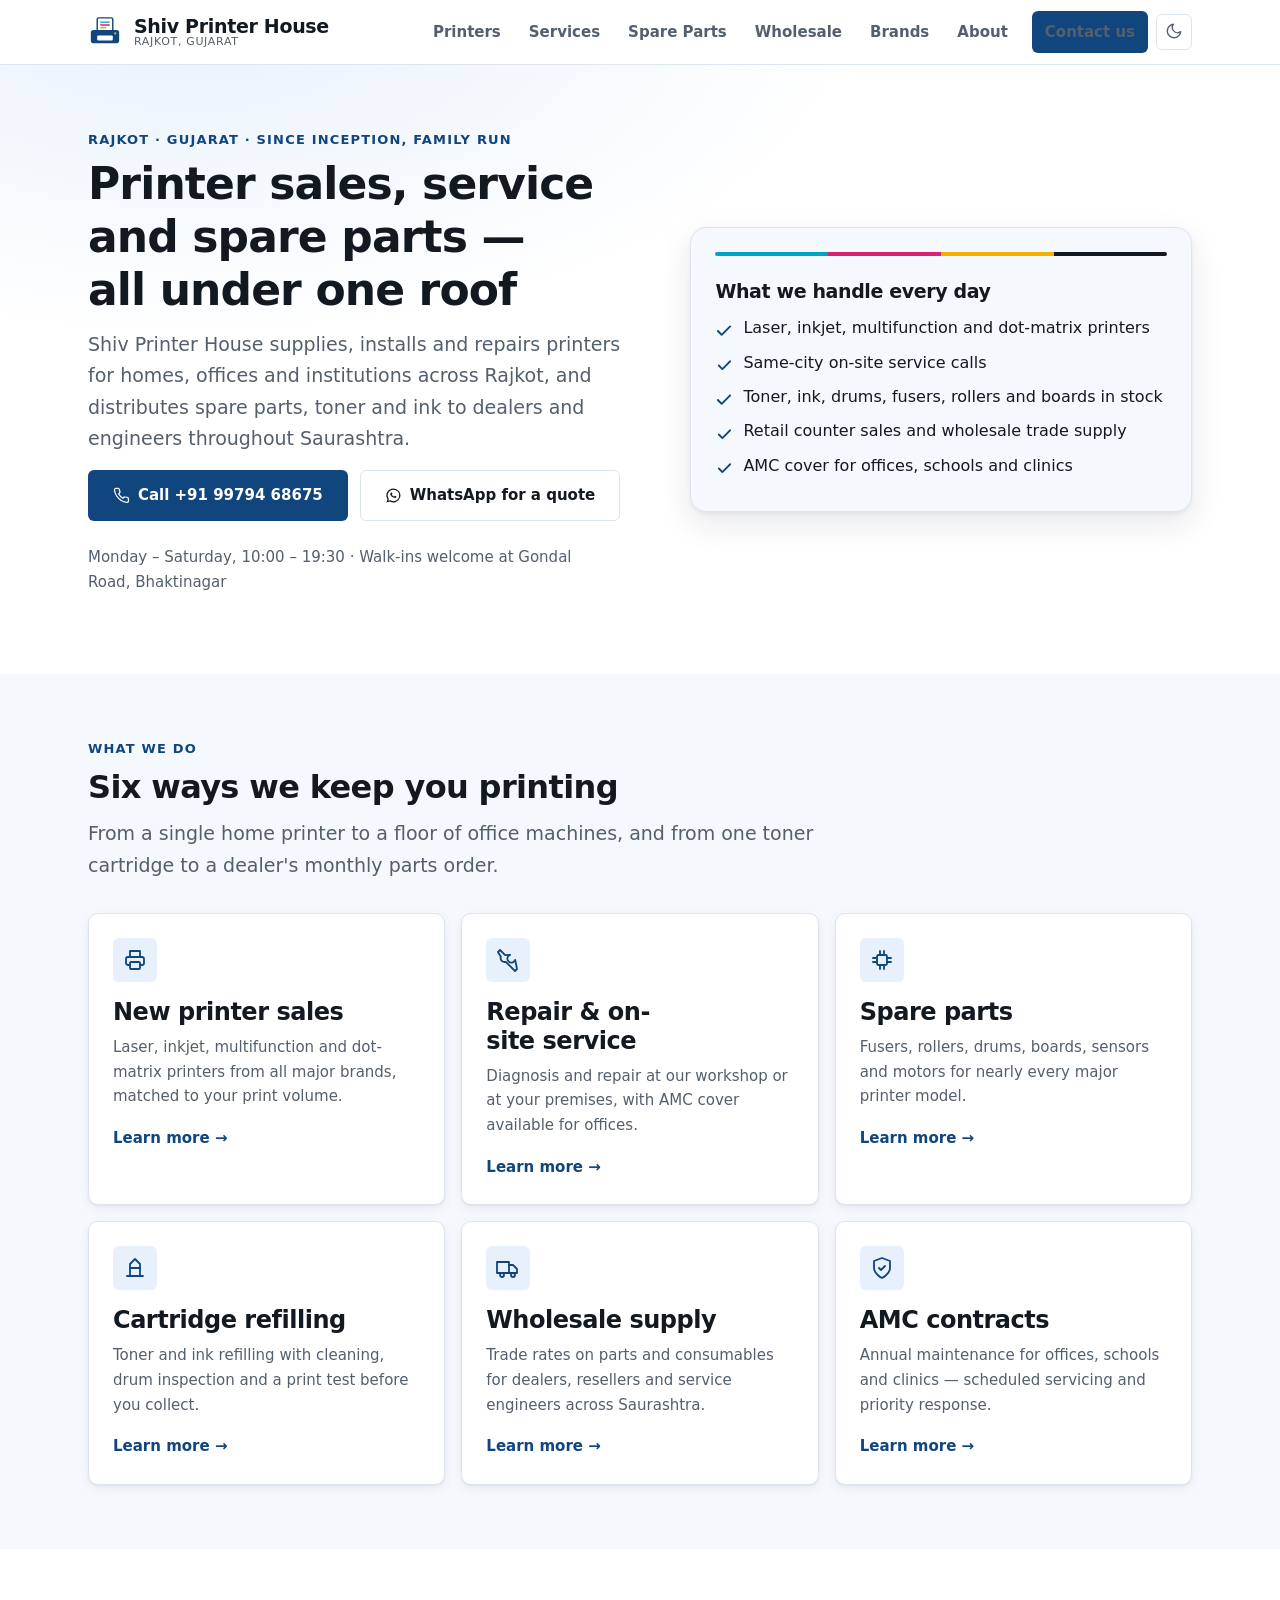
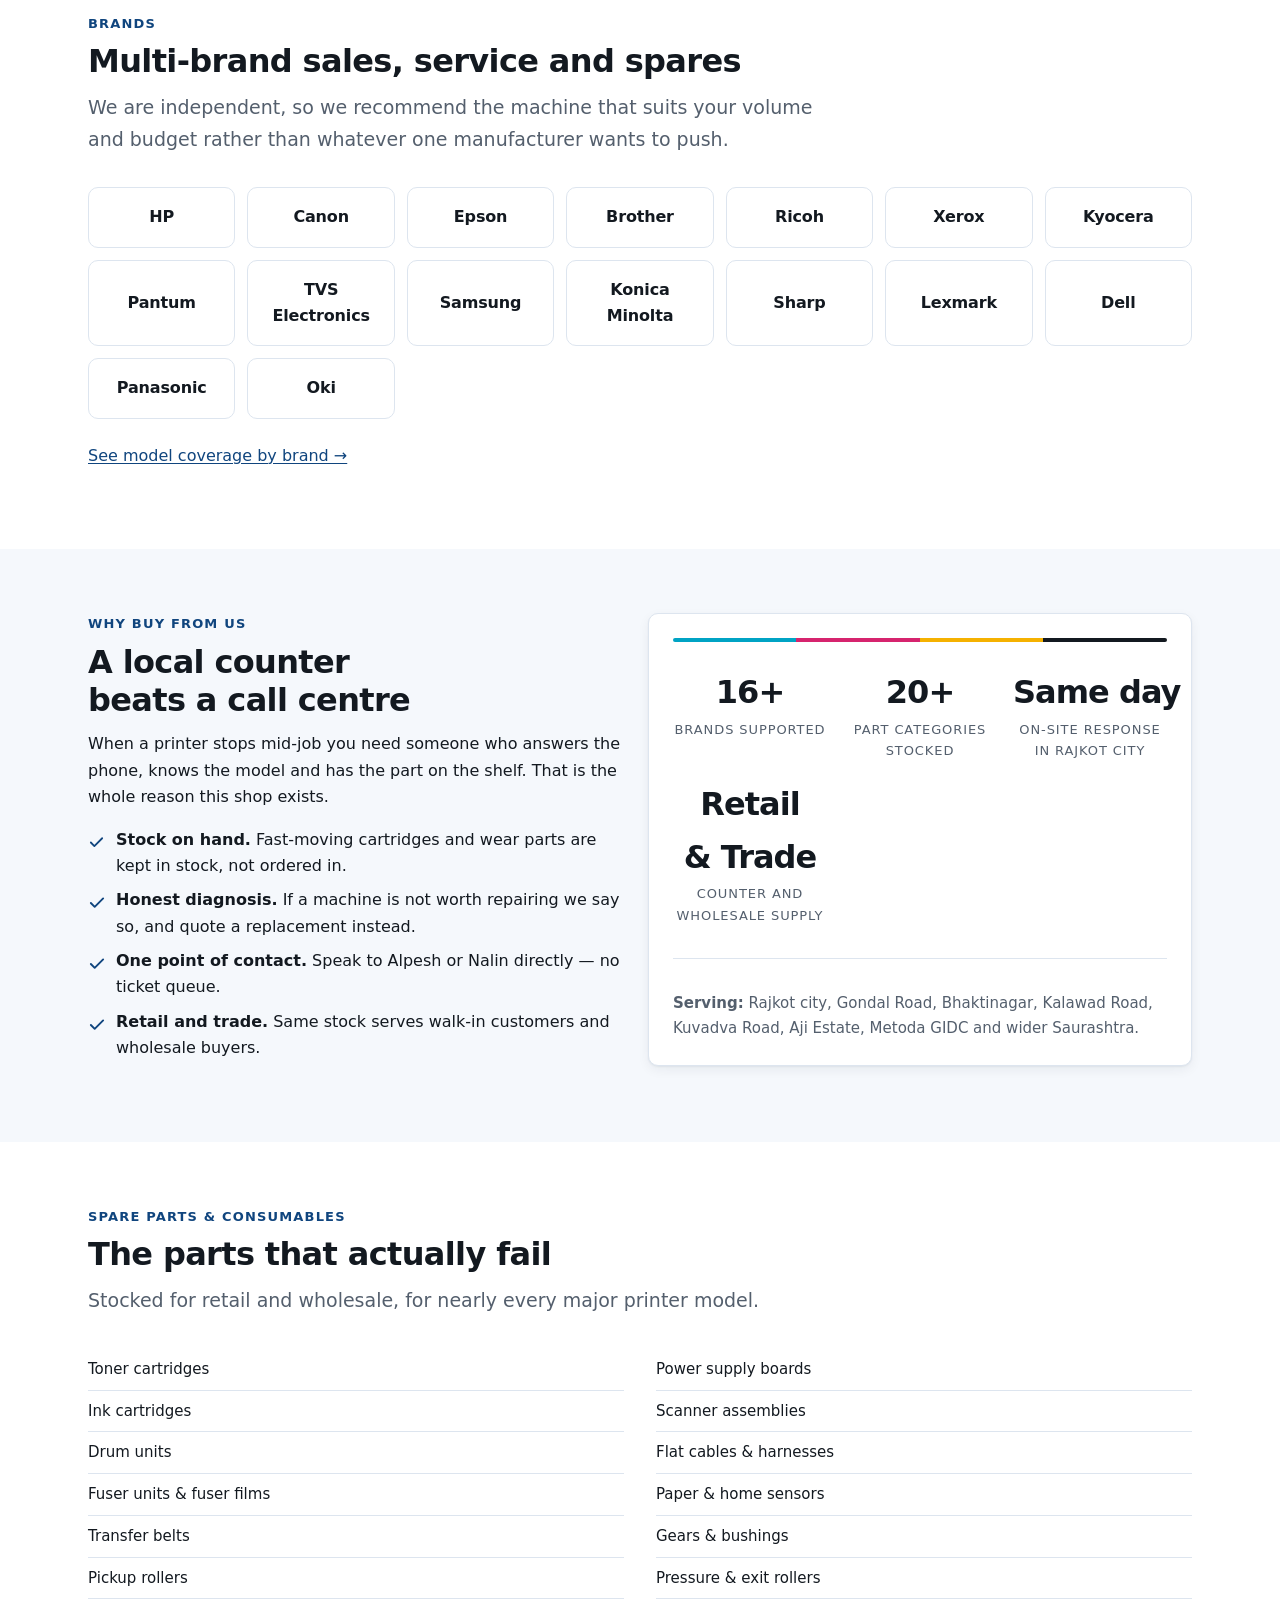
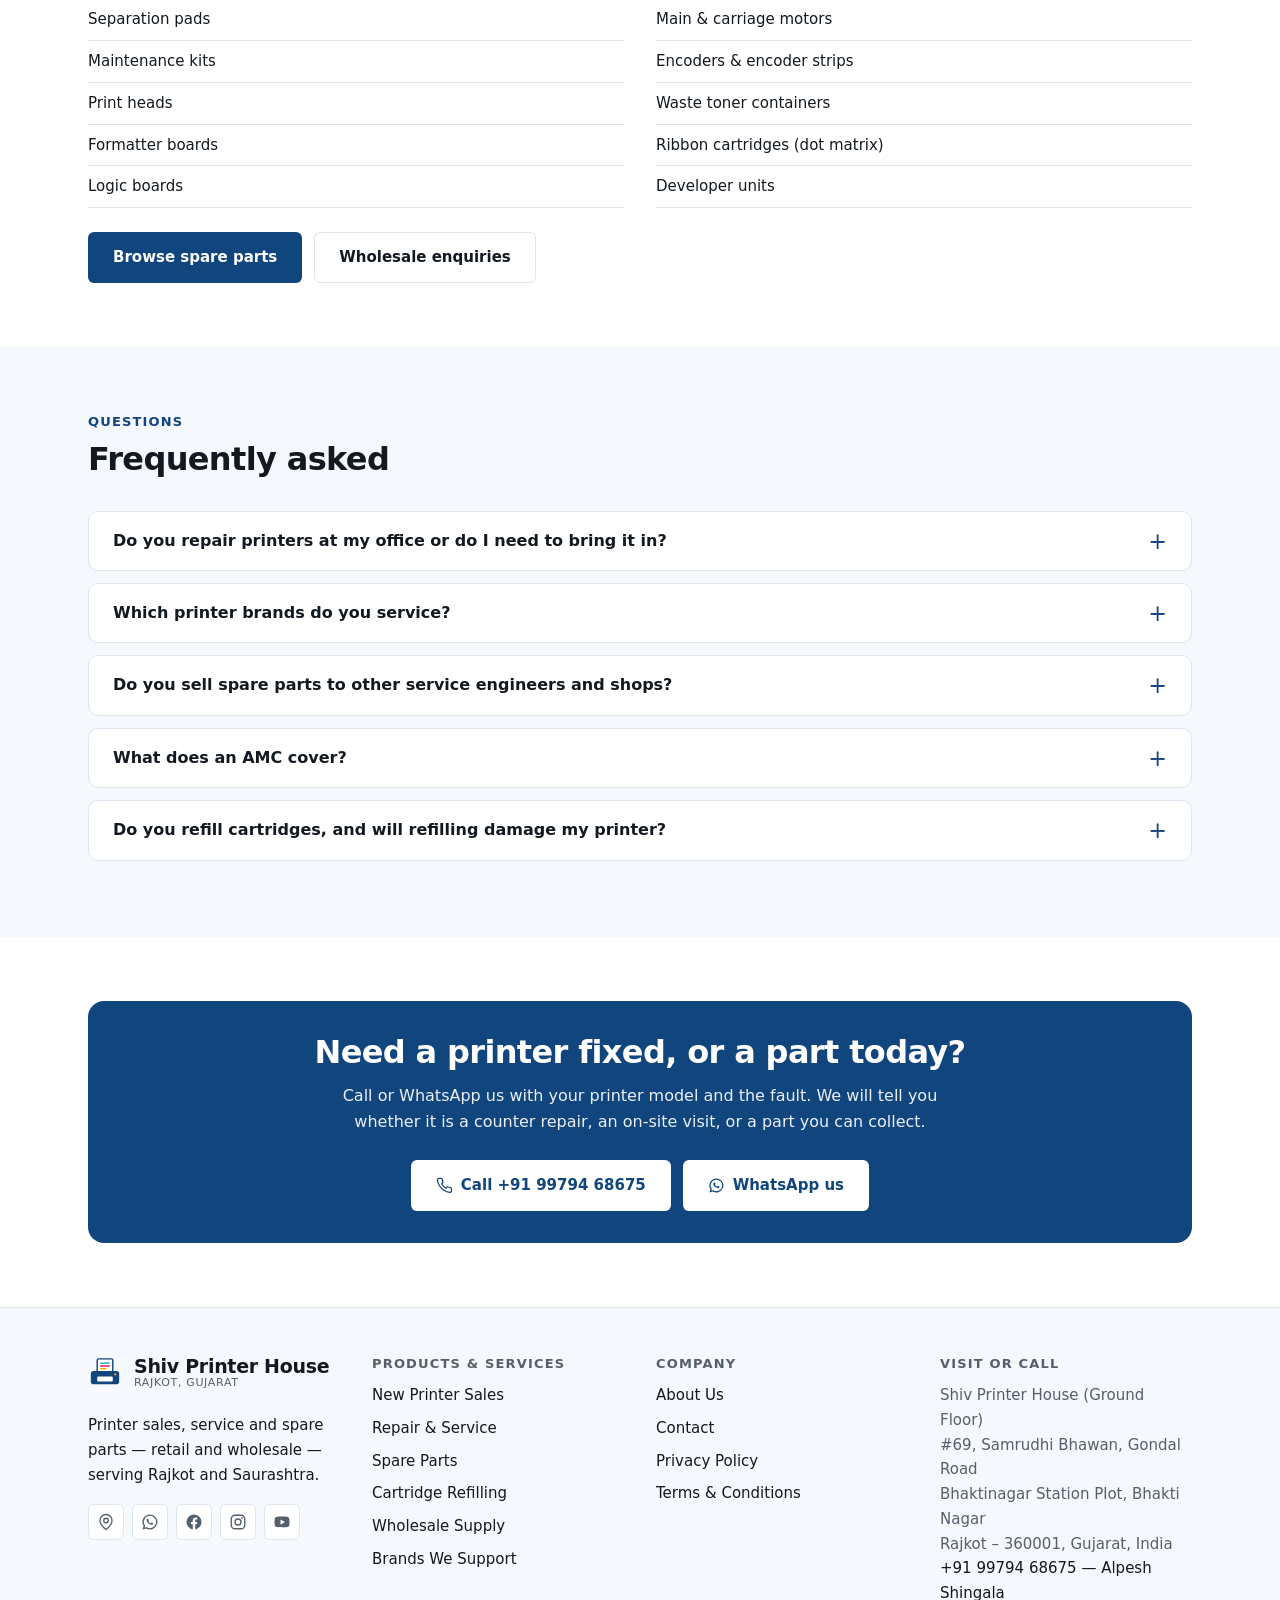
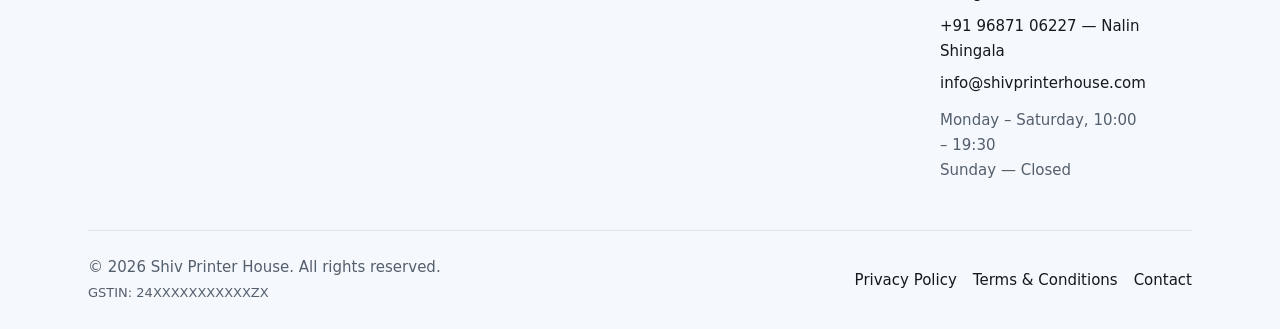
==== index.html @ c50b9fbc "Add complete static website for Shiv Printer House Hand-written HTML5 + CSS static site for a printe" ====
<!DOCTYPE html>
<html lang="en-IN">
<head>
<meta charset="utf-8">
<meta name="viewport" content="width=device-width, initial-scale=1">
<title>Shiv Printer House | Printer Sales, Service &amp; Spares, Rajkot</title>
<meta name="description" content="Printer sales, repair and service in Rajkot. Retail and wholesale printer spare parts, toner and ink for HP, Canon, Epson, Brother, Ricoh and more.">
<link rel="canonical" href="https://www.shivprinterhouse.com/">
<meta name="robots" content="index, follow, max-image-preview:large, max-snippet:-1">
<meta name="theme-color" content="#10457e" media="(prefers-color-scheme: light)">
<meta name="theme-color" content="#0f1319" media="(prefers-color-scheme: dark)">
<meta name="author" content="Shiv Printer House">
<meta name="geo.region" content="IN-GJ">
<meta name="geo.placename" content="Rajkot">
<meta property="og:type" content="website">
<meta property="og:site_name" content="Shiv Printer House">
<meta property="og:locale" content="en_IN">
<meta property="og:title" content="Shiv Printer House &mdash; Printer Sales, Service &amp; Spare Parts, Rajkot">
<meta property="og:description" content="Printer sales, repair and service in Rajkot. Retail and wholesale printer spare parts, toner and ink for HP, Canon, Epson, Brother, Ricoh and more.">
<meta property="og:url" content="https://www.shivprinterhouse.com/">
<meta property="og:image" content="https://www.shivprinterhouse.com/assets/images/og-image.jpg">
<meta property="og:image:width" content="1200">
<meta property="og:image:height" content="630">
<meta property="og:image:type" content="image/jpeg">
<meta property="og:image:alt" content="Shiv Printer House, Rajkot &ndash; printer sales, service and spare parts">
<meta name="twitter:card" content="summary_large_image">
<meta name="twitter:title" content="Shiv Printer House &mdash; Printer Sales, Service &amp; Spare Parts, Rajkot">
<meta name="twitter:description" content="Printer sales, repair and service in Rajkot. Retail and wholesale printer spare parts, toner and ink for HP, Canon, Epson, Brother, Ricoh and more.">
<meta name="twitter:image" content="https://www.shivprinterhouse.com/assets/images/og-image.jpg">
<meta name="twitter:image:alt" content="Shiv Printer House, Rajkot &ndash; printer sales, service and spare parts">
<link rel="icon" href="favicon.ico" sizes="32x32">
<link rel="icon" href="assets/icons/favicon.svg" type="image/svg+xml">
<link rel="apple-touch-icon" href="assets/icons/apple-touch-icon.png">
<link rel="manifest" href="manifest.webmanifest">
<link rel="stylesheet" href="assets/css/style.css">
<script src="assets/js/site.js" defer></script>
<script type="application/ld+json">
{
  "@context": "https://schema.org",
  "@graph": [
  {
    "@type": "LocalBusiness",
    "@id": "https://www.shivprinterhouse.com/#business",
    "additionalType": "https://schema.org/ComputerStore",
    "name": "Shiv Printer House",
    "description": "Printer sales, repair and service, and retail plus wholesale supply of printer spare parts, toner and ink cartridges in Rajkot, Gujarat.",
    "url": "https://www.shivprinterhouse.com/",
    "logo": "https://www.shivprinterhouse.com/assets/icons/icon-512.png",
    "image": "https://www.shivprinterhouse.com/assets/images/og-image.jpg",
    "telephone": ["+919979468675", "+919687106227"],
    "email": "info@shivprinterhouse.com",
    "currenciesAccepted": "INR",
    "priceRange": "\u20b9\u20b9",
    "address": {
      "@type": "PostalAddress",
      "streetAddress": "Ground Floor, #69, Samrudhi Bhawan, Gondal Road, Bhaktinagar Station Plot, Bhakti Nagar",
      "addressLocality": "Rajkot",
      "addressRegion": "Gujarat",
      "postalCode": "360001",
      "addressCountry": "IN"
    },
    "geo": {
      "@type": "GeoCoordinates",
      "latitude": 22.283303,
      "longitude": 70.799252
    },
    "hasMap": "https://maps.app.goo.gl/vSHveZ3JDfV5cDCq6",
    "openingHoursSpecification": [
      {
        "@type": "OpeningHoursSpecification",
        "dayOfWeek": ["Monday","Tuesday","Wednesday","Thursday","Friday","Saturday"],
        "opens": "10:00",
        "closes": "19:30"
      }
    ],
    "areaServed": [
      { "@type": "City", "name": "Rajkot" },
      { "@type": "AdministrativeArea", "name": "Saurashtra, Gujarat" }
    ],
    "employee": [
      { "@type": "Person", "name": "Alpesh Shingala", "telephone": "+919979468675" },
      { "@type": "Person", "name": "Nalin Shingala", "telephone": "+919687106227" }
    ],
    "sameAs": ["https://www.facebook.com/shivprinterhouse", "https://www.instagram.com/shivprinterhouse", "https://www.youtube.com/@shivprinterhouse"],
    "hasOfferCatalog": {
      "@type": "OfferCatalog",
      "name": "Printer products and services",
      "itemListElement": [
        { "@type": "Offer", "itemOffered": { "@type": "Service", "name": "New printer sales" } },
        { "@type": "Offer", "itemOffered": { "@type": "Service", "name": "Printer installation and setup" } },
        { "@type": "Offer", "itemOffered": { "@type": "Service", "name": "Printer repair and on-site service" } },
        { "@type": "Offer", "itemOffered": { "@type": "Service", "name": "Annual Maintenance Contract (AMC)" } },
        { "@type": "Offer", "itemOffered": { "@type": "Service", "name": "Cartridge refilling" } },
        { "@type": "Offer", "itemOffered": { "@type": "Product", "name": "Printer spare parts, toner and ink cartridges" } }
      ]
    }
  },
  {
    "@type": "Organization",
    "@id": "https://www.shivprinterhouse.com/#organization",
    "name": "Shiv Printer House",
    "url": "https://www.shivprinterhouse.com/",
    "logo": {
      "@type": "ImageObject",
      "url": "https://www.shivprinterhouse.com/assets/icons/icon-512.png",
      "width": 512,
      "height": 512
    },
    "contactPoint": [
      {
        "@type": "ContactPoint",
        "telephone": "+919979468675",
        "contactType": "sales and service",
        "areaServed": "IN",
        "availableLanguage": ["Gujarati", "Hindi", "English"]
      }
    ]
  },
  {
    "@type": "WebSite",
    "@id": "https://www.shivprinterhouse.com/#website",
    "url": "https://www.shivprinterhouse.com/",
    "name": "Shiv Printer House",
    "publisher": { "@id": "https://www.shivprinterhouse.com/#organization" },
    "inLanguage": "en-IN"
  },
  {
    "@type": "FAQPage",
    "mainEntity": [
      {"@type":"Question","name":"Do you repair printers at my office or do I need to bring it in?","acceptedAnswer":{"@type":"Answer","text":"Both. For most laser and inkjet printers we offer on-site service anywhere in Rajkot city. Heavier jobs — formatter board replacement, fuser rebuilds, scanner assembly work — are handled at our Gondal Road workshop. Call us and we will tell you which is faster for your fault."}},
      {"@type":"Question","name":"Which printer brands do you service?","acceptedAnswer":{"@type":"Answer","text":"All major brands, including HP, Canon, Epson, Brother, Ricoh, Xerox, Kyocera, Pantum, TVS and Samsung. We keep fast-moving spares for the common office and home models and can source the rest."}},
      {"@type":"Question","name":"Do you sell spare parts to other service engineers and shops?","acceptedAnswer":{"@type":"Answer","text":"Yes. Wholesale supply of spare parts, toner, ink and consumables is a core part of our business. Dealers, service engineers and resellers across Saurashtra buy from us at trade rates. See our wholesale page."}},
      {"@type":"Question","name":"What does an AMC cover?","acceptedAnswer":{"@type":"Answer","text":"An Annual Maintenance Contract covers scheduled preventive servicing, priority breakdown response and labour for the year. Contracts can be quoted as comprehensive (parts included) or non-comprehensive (labour only). Pricing depends on machine count, models and monthly print volume — contact us for a quote."}},
      {"@type":"Question","name":"Do you refill cartridges, and will refilling damage my printer?","acceptedAnswer":{"@type":"Answer","text":"We refill toner and ink cartridges using grade-matched consumables, and we clean and test the cartridge before returning it. Poor-quality refilling is what damages printers — wrong toner grade, worn drums left in service, or overfilled reservoirs. We check drum and blade condition first and tell you when a cartridge should be replaced rather than refilled."}}
    ]
  }
  ]
}
</script>
</head>
<body>
<a class="skip-link" href="#main">Skip to main content</a>
  <header class="site-header">
    <div class="container header-inner">
      <a class="brand-link" href="">
        <img src="assets/icons/logo.svg" alt="" width="34" height="34">
        <span class="brand-name">Shiv Printer House<span class="brand-sub">Rajkot, Gujarat</span></span>
      </a>
      <div class="header-actions">
        <button class="nav-toggle" type="button" aria-expanded="false" aria-controls="site-nav">
          <span>Menu</span>
        </button>
        <nav class="nav" id="site-nav" aria-label="Main">
          <ul class="nav-list">
          <li><a href="printer-sales/">Printers</a></li>
          <li><a href="services/">Services</a></li>
          <li><a href="products/">Spare Parts</a></li>
          <li><a href="wholesale/">Wholesale</a></li>
          <li><a href="brands/">Brands</a></li>
          <li><a href="about/">About</a></li>
          <li class="nav-cta"><a class="btn btn-sm" href="contact/">Contact us</a></li>
          </ul>
        </nav>
        <button class="theme-toggle" type="button" aria-pressed="false" aria-label="Switch to dark theme">
          <span class="icon-moon"><svg viewBox="0 0 24 24" fill="none" stroke="currentColor" stroke-width="1.8" stroke-linecap="round" stroke-linejoin="round" aria-hidden="true" focusable="false"><path d="M21 12.8A9 9 0 1 1 11.2 3a7 7 0 0 0 9.8 9.8Z"/></svg></span>
          <span class="icon-sun"><svg viewBox="0 0 24 24" fill="none" stroke="currentColor" stroke-width="1.8" stroke-linecap="round" stroke-linejoin="round" aria-hidden="true" focusable="false"><circle cx="12" cy="12" r="4.5"/><path d="M12 1.5v2M12 20.5v2M4.2 4.2l1.4 1.4M18.4 18.4l1.4 1.4M1.5 12h2M20.5 12h2M4.2 19.8l1.4-1.4M18.4 5.6l1.4-1.4"/></svg></span>
        </button>
      </div>
    </div>
  </header>
<main id="main">

  <section class="hero">
    <div class="container hero-grid">
      <div>
        <span class="eyebrow">Rajkot &middot; Gujarat &middot; Since inception, family run</span>
        <h1>Printer sales, service and spare parts &mdash; all under one roof</h1>
        <p class="lede">Shiv Printer House supplies, installs and repairs printers for homes, offices and
          institutions across Rajkot, and distributes spare parts, toner and ink to dealers and
          engineers throughout Saurashtra.</p>
        <div class="btn-group">
          <a class="btn" href="tel:+919979468675"><svg viewBox="0 0 24 24" fill="none" stroke="currentColor" stroke-width="1.8" stroke-linecap="round" stroke-linejoin="round" aria-hidden="true" focusable="false"><path d="M22 16.9v3a2 2 0 0 1-2.2 2 19.8 19.8 0 0 1-8.6-3.1 19.5 19.5 0 0 1-6-6A19.8 19.8 0 0 1 2.1 4.2 2 2 0 0 1 4.1 2h3a2 2 0 0 1 2 1.7c.1 1 .4 1.9.7 2.8a2 2 0 0 1-.5 2.1L8.1 9.9a16 16 0 0 0 6 6l1.3-1.3a2 2 0 0 1 2.1-.4c.9.3 1.8.6 2.8.7a2 2 0 0 1 1.7 2Z"/></svg>Call +91 99794 68675</a>
          <a class="btn btn-outline" href="https://wa.me/919979468675" rel="noopener" target="_blank"><svg viewBox="0 0 24 24" fill="currentColor" aria-hidden="true" focusable="false"><path d="M12 2a10 10 0 0 0-8.5 15.3L2 22l4.8-1.4A10 10 0 1 0 12 2Zm0 1.8a8.2 8.2 0 0 1 0 16.4 8.2 8.2 0 0 1-4.2-1.2l-.3-.2-2.8.8.8-2.7-.2-.3A8.2 8.2 0 0 1 12 3.8Zm-3 4c-.2 0-.5.1-.7.3-.3.3-.8.9-.8 1.8 0 1 .7 2 .8 2.1.1.2 1.4 2.3 3.5 3.1 1.7.7 2.2.6 2.6.6.5 0 1.4-.5 1.6-1 .2-.6.2-1 .1-1.1 0-.1-.2-.2-.4-.3l-1.4-.7c-.2 0-.3-.1-.5.1l-.6.8c-.1.2-.3.2-.5.1a6 6 0 0 1-1.7-1 6.6 6.6 0 0 1-1.2-1.5c-.1-.2 0-.3.1-.4l.4-.5.2-.4c0-.2 0-.3-.1-.4l-.6-1.4c-.1-.2-.2-.2-.4-.2Z"/></svg>WhatsApp for a quote</a>
        </div>
        <p class="mt-5 muted t-sm">
          Monday – Saturday, 10:00 – 19:30 &middot; Walk-ins welcome at Gondal Road, Bhaktinagar</p>
      </div>
      <div class="hero-figure">
        <div class="cmyk-rule mb-5"></div>
        <h2 class="t-lg">What we handle every day</h2>
        <ul class="tick-list mb-0">
          <li>Laser, inkjet, multifunction and dot-matrix printers</li>
          <li>Same-city on-site service calls</li>
          <li>Toner, ink, drums, fusers, rollers and boards in stock</li>
          <li>Retail counter sales and wholesale trade supply</li>
          <li>AMC cover for offices, schools and clinics</li>
        </ul>
      </div>
    </div>
  </section>

  <section class="section-alt">
    <div class="container">
      <div class="section-head">
        <span class="eyebrow">What we do</span>
        <h2>Six ways we keep you printing</h2>
        <p>From a single home printer to a floor of office machines, and from one toner cartridge
          to a dealer's monthly parts order.</p>
      </div>
      <div class="grid">
        <a class="card" href="printer-sales/">
          <span class="card-icon"><svg viewBox="0 0 24 24" fill="none" stroke="currentColor" stroke-width="1.8" stroke-linecap="round" stroke-linejoin="round" aria-hidden="true" focusable="false"><path d="M7 8V3h10v5"/><path d="M7 17H5a2 2 0 0 1-2-2v-4a2 2 0 0 1 2-2h14a2 2 0 0 1 2 2v4a2 2 0 0 1-2 2h-2"/><rect x="7" y="14" width="10" height="7" rx="1"/></svg></span>
          <h3>New printer sales</h3>
          <p>Laser, inkjet, multifunction and dot-matrix printers from all major brands, matched to your print volume.</p>
          <span class="more">Learn more &rarr;</span>
        </a>
        <a class="card" href="services/">
          <span class="card-icon"><svg viewBox="0 0 24 24" fill="none" stroke="currentColor" stroke-width="1.8" stroke-linecap="round" stroke-linejoin="round" aria-hidden="true" focusable="false"><path d="M14.2 6.8a4 4 0 1 0 5 5L21 21l-2 2-9.2-9.2a4 4 0 0 1-5-5L2 4l2-2 5.2 5.2Z"/></svg></span>
          <h3>Repair &amp; on-site service</h3>
          <p>Diagnosis and repair at our workshop or at your premises, with AMC cover available for offices.</p>
          <span class="more">Learn more &rarr;</span>
        </a>
        <a class="card" href="products/">
          <span class="card-icon"><svg viewBox="0 0 24 24" fill="none" stroke="currentColor" stroke-width="1.8" stroke-linecap="round" stroke-linejoin="round" aria-hidden="true" focusable="false"><rect x="7" y="7" width="10" height="10" rx="1.5"/><path d="M10 3v4M14 3v4M10 17v4M14 17v4M3 10h4M3 14h4M17 10h4M17 14h4"/></svg></span>
          <h3>Spare parts</h3>
          <p>Fusers, rollers, drums, boards, sensors and motors for nearly every major printer model.</p>
          <span class="more">Learn more &rarr;</span>
        </a>
        <a class="card" href="cartridge-refilling/">
          <span class="card-icon"><svg viewBox="0 0 24 24" fill="none" stroke="currentColor" stroke-width="1.8" stroke-linecap="round" stroke-linejoin="round" aria-hidden="true" focusable="false"><path d="M4 20h16"/><path d="M7 20V8l5-5 5 5v12"/><path d="M7 12h10"/></svg></span>
          <h3>Cartridge refilling</h3>
          <p>Toner and ink refilling with cleaning, drum inspection and a print test before you collect.</p>
          <span class="more">Learn more &rarr;</span>
        </a>
        <a class="card" href="wholesale/">
          <span class="card-icon"><svg viewBox="0 0 24 24" fill="none" stroke="currentColor" stroke-width="1.8" stroke-linecap="round" stroke-linejoin="round" aria-hidden="true" focusable="false"><path d="M1 6h12v11H1z"/><path d="M13 9h4l4 4v4h-8"/><circle cx="6" cy="19" r="2"/><circle cx="17" cy="19" r="2"/></svg></span>
          <h3>Wholesale supply</h3>
          <p>Trade rates on parts and consumables for dealers, resellers and service engineers across Saurashtra.</p>
          <span class="more">Learn more &rarr;</span>
        </a>
        <a class="card" href="services/">
          <span class="card-icon"><svg viewBox="0 0 24 24" fill="none" stroke="currentColor" stroke-width="1.8" stroke-linecap="round" stroke-linejoin="round" aria-hidden="true" focusable="false"><path d="M12 22s8-4 8-10V5l-8-3-8 3v7c0 6 8 10 8 10Z"/><path d="m9 12 2 2 4-4"/></svg></span>
          <h3>AMC contracts</h3>
          <p>Annual maintenance for offices, schools and clinics &mdash; scheduled servicing and priority response.</p>
          <span class="more">Learn more &rarr;</span>
        </a>
      </div>
    </div>
  </section>

  <section>
    <div class="container">
      <div class="section-head">
        <span class="eyebrow">Brands</span>
        <h2>Multi-brand sales, service and spares</h2>
        <p>We are independent, so we recommend the machine that suits your volume and budget rather
          than whatever one manufacturer wants to push.</p>
      </div>
      <ul class="brand-grid">
        <li>HP</li>
        <li>Canon</li>
        <li>Epson</li>
        <li>Brother</li>
        <li>Ricoh</li>
        <li>Xerox</li>
        <li>Kyocera</li>
        <li>Pantum</li>
        <li>TVS Electronics</li>
        <li>Samsung</li>
        <li>Konica Minolta</li>
        <li>Sharp</li>
        <li>Lexmark</li>
        <li>Dell</li>
        <li>Panasonic</li>
        <li>Oki</li>
      </ul>
      <p class="mt-5"><a href="brands/">See model coverage by brand &rarr;</a></p>
    </div>
  </section>

  <section class="section-alt">
    <div class="container">
      <div class="grid grid-2">
        <div>
          <span class="eyebrow">Why buy from us</span>
          <h2>A local counter beats a call centre</h2>
          <p>When a printer stops mid-job you need someone who answers the phone, knows the model and has
            the part on the shelf. That is the whole reason this shop exists.</p>
          <ul class="tick-list">
            <li><strong>Stock on hand.</strong> Fast-moving cartridges and wear parts are kept in stock, not ordered in.</li>
            <li><strong>Honest diagnosis.</strong> If a machine is not worth repairing we say so, and quote a replacement instead.</li>
            <li><strong>One point of contact.</strong> Speak to Alpesh or Nalin directly &mdash; no ticket queue.</li>
            <li><strong>Retail and trade.</strong> Same stock serves walk-in customers and wholesale buyers.</li>
          </ul>
        </div>
        <div>
          <div class="card">
            <div class="cmyk-rule mb-5"></div>
            <dl class="stats">
              <div><dd>16+</dd><dt>Brands supported</dt></div>
              <div><dd>20+</dd><dt>Part categories stocked</dt></div>
              <div><dd>Same&nbsp;day</dd><dt>On-site response in Rajkot city</dt></div>
              <div><dd>Retail<br>&amp; Trade</dd><dt>Counter and wholesale supply</dt></div>
            </dl>
            <hr>
            <p class="mb-0"><strong>Serving:</strong> Rajkot city, Gondal Road, Bhaktinagar,
              Kalawad Road, Kuvadva Road, Aji Estate, Metoda GIDC and wider Saurashtra.</p>
          </div>
        </div>
      </div>
    </div>
  </section>

  <section>
    <div class="container">
      <div class="section-head">
        <span class="eyebrow">Spare parts &amp; consumables</span>
        <h2>The parts that actually fail</h2>
        <p>Stocked for retail and wholesale, for nearly every major printer model.</p>
      </div>
      <ul class="col-list">
        <li>Toner cartridges</li><li>Ink cartridges</li><li>Drum units</li>
        <li>Fuser units &amp; fuser films</li><li>Transfer belts</li><li>Pickup rollers</li>
        <li>Separation pads</li><li>Maintenance kits</li><li>Print heads</li>
        <li>Formatter boards</li><li>Logic boards</li><li>Power supply boards</li>
        <li>Scanner assemblies</li><li>Flat cables &amp; harnesses</li><li>Paper &amp; home sensors</li>
        <li>Gears &amp; bushings</li><li>Pressure &amp; exit rollers</li><li>Main &amp; carriage motors</li>
        <li>Encoders &amp; encoder strips</li><li>Waste toner containers</li>
        <li>Ribbon cartridges (dot matrix)</li><li>Developer units</li>
      </ul>
      <div class="btn-group mt-5">
        <a class="btn" href="products/">Browse spare parts</a>
        <a class="btn btn-outline" href="wholesale/">Wholesale enquiries</a>
      </div>
    </div>
  </section>

  <section class="section-alt">
    <div class="container">
      <div class="section-head">
        <span class="eyebrow">Questions</span>
        <h2>Frequently asked</h2>
      </div>
      <div class="faq">
        <details>
          <summary>Do you repair printers at my office or do I need to bring it in?</summary>
          <div class="faq-body"><p>Both. For most laser and inkjet printers we offer on-site service anywhere in Rajkot city. Heavier jobs — formatter board replacement, fuser rebuilds, scanner assembly work — are handled at our Gondal Road workshop. Call us and we will tell you which is faster for your fault.</p></div>
        </details>
        <details>
          <summary>Which printer brands do you service?</summary>
          <div class="faq-body"><p>All major brands, including HP, Canon, Epson, Brother, Ricoh, Xerox, Kyocera, Pantum, TVS and Samsung. We keep fast-moving spares for the common office and home models and can source the rest.</p></div>
        </details>
        <details>
          <summary>Do you sell spare parts to other service engineers and shops?</summary>
          <div class="faq-body"><p>Yes. Wholesale supply of spare parts, toner, ink and consumables is a core part of our business. Dealers, service engineers and resellers across Saurashtra buy from us at trade rates. See our <a href="wholesale/">wholesale page</a>.</p></div>
        </details>
        <details>
          <summary>What does an AMC cover?</summary>
          <div class="faq-body"><p>An Annual Maintenance Contract covers scheduled preventive servicing, priority breakdown response and labour for the year. Contracts can be quoted as comprehensive (parts included) or non-comprehensive (labour only). Pricing depends on machine count, models and monthly print volume — contact us for a quote.</p></div>
        </details>
        <details>
          <summary>Do you refill cartridges, and will refilling damage my printer?</summary>
          <div class="faq-body"><p>We refill toner and ink cartridges using grade-matched consumables, and we clean and test the cartridge before returning it. Poor-quality refilling is what damages printers — wrong toner grade, worn drums left in service, or overfilled reservoirs. We check drum and blade condition first and tell you when a cartridge should be replaced rather than refilled.</p></div>
        </details>
      </div>
    </div>
  </section>

  <section>
    <div class="container">
      <div class="cta-band">
        <h2>Need a printer fixed, or a part today?</h2>
        <p>Call or WhatsApp us with your printer model and the fault. We will tell you whether it is a counter repair, an on-site visit, or a part you can collect.</p>
        <div class="btn-group center-x mt-5">
          <a class="btn" href="tel:+919979468675"><svg viewBox="0 0 24 24" fill="none" stroke="currentColor" stroke-width="1.8" stroke-linecap="round" stroke-linejoin="round" aria-hidden="true" focusable="false"><path d="M22 16.9v3a2 2 0 0 1-2.2 2 19.8 19.8 0 0 1-8.6-3.1 19.5 19.5 0 0 1-6-6A19.8 19.8 0 0 1 2.1 4.2 2 2 0 0 1 4.1 2h3a2 2 0 0 1 2 1.7c.1 1 .4 1.9.7 2.8a2 2 0 0 1-.5 2.1L8.1 9.9a16 16 0 0 0 6 6l1.3-1.3a2 2 0 0 1 2.1-.4c.9.3 1.8.6 2.8.7a2 2 0 0 1 1.7 2Z"/></svg>Call +91 99794 68675</a>
          <a class="btn" href="https://wa.me/919979468675" rel="noopener" target="_blank"><svg viewBox="0 0 24 24" fill="currentColor" aria-hidden="true" focusable="false"><path d="M12 2a10 10 0 0 0-8.5 15.3L2 22l4.8-1.4A10 10 0 1 0 12 2Zm0 1.8a8.2 8.2 0 0 1 0 16.4 8.2 8.2 0 0 1-4.2-1.2l-.3-.2-2.8.8.8-2.7-.2-.3A8.2 8.2 0 0 1 12 3.8Zm-3 4c-.2 0-.5.1-.7.3-.3.3-.8.9-.8 1.8 0 1 .7 2 .8 2.1.1.2 1.4 2.3 3.5 3.1 1.7.7 2.2.6 2.6.6.5 0 1.4-.5 1.6-1 .2-.6.2-1 .1-1.1 0-.1-.2-.2-.4-.3l-1.4-.7c-.2 0-.3-.1-.5.1l-.6.8c-.1.2-.3.2-.5.1a6 6 0 0 1-1.7-1 6.6 6.6 0 0 1-1.2-1.5c-.1-.2 0-.3.1-.4l.4-.5.2-.4c0-.2 0-.3-.1-.4l-.6-1.4c-.1-.2-.2-.2-.4-.2Z"/></svg>WhatsApp us</a>
        </div>
      </div>
    </div>
  </section>

</main>
  <footer class="site-footer">
    <div class="container">
      <div class="footer-grid">
        <div>
          <a class="brand-link" href="">
            <img src="assets/icons/logo.svg" alt="" width="34" height="34">
            <span class="brand-name">Shiv Printer House<span class="brand-sub">Rajkot, Gujarat</span></span>
          </a>
          <p class="mt-4">Printer sales, service and spare parts &mdash; retail and wholesale &mdash; serving Rajkot and Saurashtra.</p>
          <!-- CONFIG social: profiles are suggested handles. Confirm or replace before launch. -->
          <ul class="social">
            <li><a href="https://maps.app.goo.gl/vSHveZ3JDfV5cDCq6" rel="noopener" target="_blank" title="Google Maps"><span class="sr-only">Find Shiv Printer House on Google Maps</span><svg viewBox="0 0 24 24" fill="none" stroke="currentColor" stroke-width="1.8" stroke-linecap="round" stroke-linejoin="round" aria-hidden="true" focusable="false"><path d="M20 10c0 6-8 12-8 12s-8-6-8-12a8 8 0 0 1 16 0Z"/><circle cx="12" cy="10" r="3"/></svg></a></li>
            <li><a href="https://wa.me/919979468675" rel="noopener" target="_blank" title="WhatsApp"><span class="sr-only">Chat with Shiv Printer House on WhatsApp</span><svg viewBox="0 0 24 24" fill="currentColor" aria-hidden="true" focusable="false"><path d="M12 2a10 10 0 0 0-8.5 15.3L2 22l4.8-1.4A10 10 0 1 0 12 2Zm0 1.8a8.2 8.2 0 0 1 0 16.4 8.2 8.2 0 0 1-4.2-1.2l-.3-.2-2.8.8.8-2.7-.2-.3A8.2 8.2 0 0 1 12 3.8Zm-3 4c-.2 0-.5.1-.7.3-.3.3-.8.9-.8 1.8 0 1 .7 2 .8 2.1.1.2 1.4 2.3 3.5 3.1 1.7.7 2.2.6 2.6.6.5 0 1.4-.5 1.6-1 .2-.6.2-1 .1-1.1 0-.1-.2-.2-.4-.3l-1.4-.7c-.2 0-.3-.1-.5.1l-.6.8c-.1.2-.3.2-.5.1a6 6 0 0 1-1.7-1 6.6 6.6 0 0 1-1.2-1.5c-.1-.2 0-.3.1-.4l.4-.5.2-.4c0-.2 0-.3-.1-.4l-.6-1.4c-.1-.2-.2-.2-.4-.2Z"/></svg></a></li>
            <li><a href="https://www.facebook.com/shivprinterhouse" rel="noopener me" target="_blank" title="Facebook"><span class="sr-only">Shiv Printer House on Facebook</span><svg viewBox="0 0 24 24" fill="currentColor" aria-hidden="true" focusable="false"><path d="M22 12a10 10 0 1 0-11.6 9.9v-7H7.9V12h2.5V9.8c0-2.5 1.5-3.9 3.8-3.9l2.1.2v2.4h-1.2c-1.2 0-1.5.7-1.5 1.5V12h2.6l-.4 2.9h-2.2v7A10 10 0 0 0 22 12Z"/></svg></a></li>
            <li><a href="https://www.instagram.com/shivprinterhouse" rel="noopener me" target="_blank" title="Instagram"><span class="sr-only">Shiv Printer House on Instagram</span><svg viewBox="0 0 24 24" fill="none" stroke="currentColor" stroke-width="1.8" stroke-linecap="round" aria-hidden="true" focusable="false"><rect x="3" y="3" width="18" height="18" rx="5"/><circle cx="12" cy="12" r="4"/><circle cx="17.2" cy="6.8" r="1.2" fill="currentColor" stroke="none"/></svg></a></li>
            <li><a href="https://www.youtube.com/@shivprinterhouse" rel="noopener me" target="_blank" title="Youtube"><span class="sr-only">Shiv Printer House on Youtube</span><svg viewBox="0 0 24 24" fill="currentColor" aria-hidden="true" focusable="false"><path d="M21.6 7.2a2.8 2.8 0 0 0-2-2C17.9 4.8 12 4.8 12 4.8s-5.9 0-7.6.4a2.8 2.8 0 0 0-2 2C2 8.9 2 12 2 12s0 3.1.4 4.8a2.8 2.8 0 0 0 2 2c1.7.4 7.6.4 7.6.4s5.9 0 7.6-.4a2.8 2.8 0 0 0 2-2C22 15.1 22 12 22 12s0-3.1-.4-4.8ZM10 15.5v-7l6 3.5-6 3.5Z"/></svg></a></li>
          </ul>
        </div>
        <div>
          <h2>Products &amp; Services</h2>
          <ul>
            <li><a href="printer-sales/">New Printer Sales</a></li>
            <li><a href="services/">Repair &amp; Service</a></li>
            <li><a href="products/">Spare Parts</a></li>
            <li><a href="cartridge-refilling/">Cartridge Refilling</a></li>
            <li><a href="wholesale/">Wholesale Supply</a></li>
            <li><a href="brands/">Brands We Support</a></li>
          </ul>
        </div>
        <div>
          <h2>Company</h2>
          <ul>
            <li><a href="about/">About Us</a></li>
            <li><a href="contact/">Contact</a></li>
            <li><a href="privacy/">Privacy Policy</a></li>
            <li><a href="terms/">Terms &amp; Conditions</a></li>
          </ul>
        </div>
        <div>
          <h2>Visit or Call</h2>
          <address>
            Shiv Printer House (Ground Floor)<br>
            #69, Samrudhi Bhawan, Gondal Road<br>
            Bhaktinagar Station Plot, Bhakti Nagar<br>
            Rajkot &ndash; 360001, Gujarat, India
          </address>
          <ul class="mt-3">
            <li><a href="tel:+919979468675">+91 99794 68675</a> &mdash; Alpesh Shingala</li>
            <li><a href="tel:+919687106227">+91 96871 06227</a> &mdash; Nalin Shingala</li>
            <li><a href="mailto:info@shivprinterhouse.com">info@shivprinterhouse.com</a></li>
          </ul>
          <p class="mt-3 muted">Monday – Saturday, 10:00 – 19:30<br>Sunday — Closed</p>
        </div>
      </div>
      <div class="footer-bottom">
        <p class="m-0">&copy; <span>2026</span> Shiv Printer House. All rights reserved.<br>
          <!-- CONFIG gstin: replace with the real 15-digit GSTIN before launch -->
          <small>GSTIN: 24XXXXXXXXXXXZX</small>
        </p>
        <ul>
          <li><a href="privacy/">Privacy Policy</a></li>
          <li><a href="terms/">Terms &amp; Conditions</a></li>
          <li><a href="contact/">Contact</a></li>
        </ul>
      </div>
    </div>
  </footer>
  <nav class="mobile-cta" aria-label="Quick contact">
    <a href="tel:+919979468675"><svg viewBox="0 0 24 24" fill="none" stroke="currentColor" stroke-width="1.8" stroke-linecap="round" stroke-linejoin="round" aria-hidden="true" focusable="false"><path d="M22 16.9v3a2 2 0 0 1-2.2 2 19.8 19.8 0 0 1-8.6-3.1 19.5 19.5 0 0 1-6-6A19.8 19.8 0 0 1 2.1 4.2 2 2 0 0 1 4.1 2h3a2 2 0 0 1 2 1.7c.1 1 .4 1.9.7 2.8a2 2 0 0 1-.5 2.1L8.1 9.9a16 16 0 0 0 6 6l1.3-1.3a2 2 0 0 1 2.1-.4c.9.3 1.8.6 2.8.7a2 2 0 0 1 1.7 2Z"/></svg>Call now</a>
    <a href="https://wa.me/919979468675" rel="noopener" target="_blank"><svg viewBox="0 0 24 24" fill="currentColor" aria-hidden="true" focusable="false"><path d="M12 2a10 10 0 0 0-8.5 15.3L2 22l4.8-1.4A10 10 0 1 0 12 2Zm0 1.8a8.2 8.2 0 0 1 0 16.4 8.2 8.2 0 0 1-4.2-1.2l-.3-.2-2.8.8.8-2.7-.2-.3A8.2 8.2 0 0 1 12 3.8Zm-3 4c-.2 0-.5.1-.7.3-.3.3-.8.9-.8 1.8 0 1 .7 2 .8 2.1.1.2 1.4 2.3 3.5 3.1 1.7.7 2.2.6 2.6.6.5 0 1.4-.5 1.6-1 .2-.6.2-1 .1-1.1 0-.1-.2-.2-.4-.3l-1.4-.7c-.2 0-.3-.1-.5.1l-.6.8c-.1.2-.3.2-.5.1a6 6 0 0 1-1.7-1 6.6 6.6 0 0 1-1.2-1.5c-.1-.2 0-.3.1-.4l.4-.5.2-.4c0-.2 0-.3-.1-.4l-.6-1.4c-.1-.2-.2-.2-.4-.2Z"/></svg>WhatsApp</a>
  </nav>
</body>
</html>
---- assets/css/style.css ----
/* ==========================================================================
   Shiv Printer House — design system
   Semantic-element-first CSS (inspired by oat.ink): native elements are styled
   directly, classes are used only for layout and variants.
   No framework, no build step. Edit this file directly.
   ========================================================================== */

/* --- 1. Design tokens --------------------------------------------------- */

:root {
  /* Brand — deep "ink" blue, with a CMYK accent set used for decorative rules */
  --brand:        #10457e;
  --brand-hover:  #0b3462;
  --brand-ink:    #e8f1fb;
  --cyan:         #00a3c4;
  --magenta:      #d6246e;
  --yellow:       #f5b100;

  /* Neutrals (light theme) */
  --bg:           #ffffff;
  --surface:      #f5f8fc;
  --surface-2:    #eaf0f8;
  --text:         #131920;
  --text-muted:   #545f6d;
  --border:       #dde5ef;
  --shadow:       0 1px 2px rgb(16 33 56 / 6%), 0 4px 12px rgb(16 33 56 / 6%);
  --shadow-lg:    0 2px 4px rgb(16 33 56 / 6%), 0 12px 32px rgb(16 33 56 / 10%);

  /* Feedback */
  --success:      #0d7a4f;
  --success-bg:   #e7f6ee;

  /* Type — system stack: zero network requests, zero font swap shift.
     To self-host a webfont later see docs/MAINTENANCE.md. */
  --font: system-ui, -apple-system, "Segoe UI", Roboto, "Helvetica Neue",
          Arial, "Noto Sans", sans-serif;
  --font-mono: ui-monospace, SFMono-Regular, Menlo, Consolas, monospace;

  /* Fluid type scale */
  --fs-xs:   0.8125rem;
  --fs-sm:   0.9375rem;
  --fs-base: 1rem;
  --fs-lg:   clamp(1.0625rem, 0.4vw + 0.97rem, 1.1875rem);
  --fs-xl:   clamp(1.25rem, 0.6vw + 1.1rem, 1.5rem);
  --fs-2xl:  clamp(1.5rem, 1.2vw + 1.2rem, 2rem);
  --fs-3xl:  clamp(1.875rem, 2.2vw + 1.35rem, 2.75rem);

  /* Spacing scale */
  --sp-1: 0.25rem;
  --sp-2: 0.5rem;
  --sp-3: 0.75rem;
  --sp-4: 1rem;
  --sp-5: 1.5rem;
  --sp-6: 2rem;
  --sp-7: 3rem;
  --sp-8: 4rem;
  --sp-9: 6rem;

  /* Radii + layout */
  --r-sm: 6px;
  --r:    10px;
  --r-lg: 16px;
  --r-pill: 999px;
  --container: 72rem;
  --header-h: 4rem;
}

/* Dark theme. Default follows the OS; the header toggle stamps
   data-theme on <html>, which must win over the media query. */
@media (prefers-color-scheme: dark) {
  :root:not([data-theme="light"]) {
    --brand:      #6aa9e9;
    --brand-hover:#8cbef1;
    --brand-ink:  #10253c;
    --bg:         #0f1319;
    --surface:    #161c24;
    --surface-2:  #1e2632;
    --text:       #e7edf5;
    --text-muted: #9aa7b8;
    --border:     #27303c;
    --shadow:     0 1px 2px rgb(0 0 0 / 40%), 0 4px 12px rgb(0 0 0 / 30%);
    --shadow-lg:  0 2px 4px rgb(0 0 0 / 40%), 0 12px 32px rgb(0 0 0 / 45%);
    --success:    #4ade9f;
    --success-bg: #10291f;
  }
}

:root[data-theme="dark"] {
  --brand:      #6aa9e9;
  --brand-hover:#8cbef1;
  --brand-ink:  #10253c;
  --bg:         #0f1319;
  --surface:    #161c24;
  --surface-2:  #1e2632;
  --text:       #e7edf5;
  --text-muted: #9aa7b8;
  --border:     #27303c;
  --shadow:     0 1px 2px rgb(0 0 0 / 40%), 0 4px 12px rgb(0 0 0 / 30%);
  --shadow-lg:  0 2px 4px rgb(0 0 0 / 40%), 0 12px 32px rgb(0 0 0 / 45%);
  --success:    #4ade9f;
  --success-bg: #10291f;
}

/* --- 2. Reset / base --------------------------------------------------- */

*, *::before, *::after { box-sizing: border-box; }

html {
  -webkit-text-size-adjust: 100%;
  scroll-behavior: smooth;
  scroll-padding-top: calc(var(--header-h) + var(--sp-4));
}

body {
  margin: 0;
  font-family: var(--font);
  font-size: var(--fs-base);
  line-height: 1.65;
  color: var(--text);
  background: var(--bg);
  -moz-osx-font-smoothing: grayscale;
  -webkit-font-smoothing: antialiased;
}

@media (prefers-reduced-motion: reduce) {
  html { scroll-behavior: auto; }
  *, *::before, *::after {
    animation-duration: 0.01ms !important;
    transition-duration: 0.01ms !important;
  }
}

h1, h2, h3, h4 {
  margin: 0 0 var(--sp-3);
  line-height: 1.2;
  font-weight: 650;
  letter-spacing: -0.02em;
  text-wrap: balance;
}

h1 { font-size: var(--fs-3xl); }
h2 { font-size: var(--fs-2xl); }
h3 { font-size: var(--fs-xl); }
h4 { font-size: var(--fs-lg); }

p, ul, ol, dl, table, figure, blockquote { margin: 0 0 var(--sp-4); }
p { text-wrap: pretty; }
:is(h1, h2, h3, h4) + p { margin-top: 0; }

a {
  color: var(--brand);
  text-decoration-thickness: 1px;
  text-underline-offset: 2px;
}
a:hover { color: var(--brand-hover); }

/* Visible focus ring on every interactive element — never remove this. */
:focus-visible {
  outline: 3px solid var(--brand);
  outline-offset: 2px;
  border-radius: var(--r-sm);
}

img, svg, picture, iframe { max-width: 100%; }
img { height: auto; display: block; }

strong, b { font-weight: 650; }
small { font-size: var(--fs-xs); }
hr { border: 0; border-top: 1px solid var(--border); margin: var(--sp-6) 0; }

code, kbd, samp {
  font-family: var(--font-mono);
  font-size: 0.9em;
  background: var(--surface-2);
  padding: 0.15em 0.4em;
  border-radius: var(--r-sm);
}

/* Accessible visually-hidden utility */
.sr-only {
  position: absolute;
  width: 1px; height: 1px;
  padding: 0; margin: -1px;
  overflow: hidden;
  clip-path: inset(50%);
  white-space: nowrap;
}

.skip-link {
  position: absolute;
  left: var(--sp-3);
  top: -100%;
  z-index: 100;
  background: var(--brand);
  color: #fff;
  padding: var(--sp-3) var(--sp-4);
  border-radius: 0 0 var(--r) var(--r);
  font-weight: 600;
  text-decoration: none;
}
.skip-link:focus { top: 0; color: #fff; }

/* --- 3. Layout --------------------------------------------------------- */

.container {
  width: 100%;
  max-width: var(--container);
  margin-inline: auto;
  padding-inline: var(--sp-4);
}
@media (min-width: 40em) { .container { padding-inline: var(--sp-5); } }

section { padding-block: var(--sp-7); }
@media (min-width: 48em) { section { padding-block: var(--sp-8); } }

.section-alt { background: var(--surface); }

.section-head { max-width: 46rem; margin-bottom: var(--sp-6); }
.section-head p { color: var(--text-muted); font-size: var(--fs-lg); margin-bottom: 0; }

.eyebrow {
  display: block;
  font-size: var(--fs-xs);
  font-weight: 700;
  letter-spacing: 0.09em;
  text-transform: uppercase;
  color: var(--brand);
  margin-bottom: var(--sp-2);
}

/* Auto-fitting grid. --min sets the smallest acceptable column width. */
.grid {
  display: grid;
  gap: var(--sp-4);
  grid-template-columns: repeat(auto-fit, minmax(min(var(--min, 17rem), 100%), 1fr));
}
.grid-2 { --min: 22rem; }
.grid-4 { --min: 13rem; }

.stack > * + * { margin-top: var(--sp-4); }
.center { text-align: center; margin-inline: auto; }

/* --- 4. Header + navigation -------------------------------------------
   Progressive enhancement, in this order:

   1. No JavaScript, narrow screen: the nav is a plain wrapped list sitting on
      a second header row. Every link is reachable. The Menu button is hidden
      because nothing could handle a click.
   2. JavaScript, narrow screen: `.js` collapses the nav and reveals the Menu
      button, which site.js turns into a real aria-expanded disclosure.
   3. Any wide screen: the nav is always inline and the button is gone.

   Note: this deliberately does NOT use <details>/<summary>. A closed <details>
   hides its content through the UA shadow-DOM slot, which `display` on the
   children cannot override — the desktop nav would never render.
   --------------------------------------------------------------------- */

.site-header {
  position: sticky;
  top: 0;
  z-index: 50;
  background: color-mix(in srgb, var(--bg) 88%, transparent);
  backdrop-filter: saturate(1.4) blur(10px);
  border-bottom: 1px solid var(--border);
}
@supports not (backdrop-filter: blur(4px)) {
  .site-header { background: var(--bg); }
}

.header-inner {
  display: flex;
  align-items: center;
  justify-content: space-between;
  gap: var(--sp-4);
  min-height: var(--header-h);
}

.brand-link {
  display: inline-flex;
  align-items: center;
  gap: var(--sp-3);
  text-decoration: none;
  color: inherit;
  font-weight: 700;
  letter-spacing: -0.02em;
  flex-shrink: 0;
}
.brand-link:hover { color: inherit; }
.brand-link img { width: 34px; height: 34px; }
.brand-link .brand-name { font-size: var(--fs-lg); line-height: 1.1; }
.brand-link .brand-sub {
  display: block;
  font-size: 0.6875rem;
  font-weight: 500;
  letter-spacing: 0.06em;
  text-transform: uppercase;
  color: var(--text-muted);
}

/* Menu button — only meaningful once JS can operate it */
.nav-toggle {
  display: none;
  align-items: center;
  gap: var(--sp-2);
  cursor: pointer;
  padding: var(--sp-2) var(--sp-3);
  border: 1px solid var(--border);
  border-radius: var(--r-sm);
  font: inherit;
  font-size: var(--fs-sm);
  font-weight: 600;
  color: var(--text);
  background: var(--bg);
}
.js .nav-toggle { display: inline-flex; }
.nav-toggle:hover { background: var(--surface-2); }
.nav-toggle::after {
  content: "";
  width: 0.9em; height: 0.9em;
  background: currentColor;
  /* Hamburger drawn with a mask so it needs no extra HTTP request */
  -webkit-mask: var(--icon-menu) center / contain no-repeat;
          mask: var(--icon-menu) center / contain no-repeat;
}
.nav-toggle[aria-expanded="true"]::after { --icon-menu: var(--icon-close); }

:root {
  --icon-menu: url('data:image/svg+xml;utf8,<svg xmlns="http://www.w3.org/2000/svg" viewBox="0 0 24 24"><path d="M3 6h18M3 12h18M3 18h18" stroke="black" stroke-width="2.2" stroke-linecap="round" fill="none"/></svg>');
  --icon-close: url('data:image/svg+xml;utf8,<svg xmlns="http://www.w3.org/2000/svg" viewBox="0 0 24 24"><path d="M5 5l14 14M19 5L5 19" stroke="black" stroke-width="2.2" stroke-linecap="round" fill="none"/></svg>');
}

.nav-list {
  list-style: none;
  margin: 0;
  padding: var(--sp-3) 0;
  display: flex;
  flex-direction: column;
  gap: var(--sp-1);
}

@media (max-width: 63.99em) {
  /* No-JS fallback: the nav wraps onto its own full-width header row. */
  .header-inner { flex-wrap: wrap; }
  .nav { width: 100%; }
  .nav-list { flex-direction: row; flex-wrap: wrap; gap: var(--sp-1); }

  /* With JS the nav collapses and becomes a dropdown panel. */
  .js .nav { display: none; width: auto; }
  .js .nav.is-open { display: block; }
  .js .nav.is-open .nav-list {
    position: absolute;
    left: 0; right: 0;
    top: 100%;
    flex-direction: column;
    background: var(--bg);
    border-bottom: 1px solid var(--border);
    box-shadow: var(--shadow-lg);
    padding: var(--sp-3) var(--sp-4) var(--sp-4);
    max-height: calc(100dvh - var(--header-h));
    overflow-y: auto;
  }
  .nav-list a {
    display: block;
    padding: var(--sp-3);
    border-radius: var(--r-sm);
    text-decoration: none;
    font-weight: 550;
    color: var(--text);
  }
  .nav-list a:hover { background: var(--surface-2); }
  .nav-list a[aria-current="page"] { color: var(--brand); background: var(--brand-ink); }
  .nav-cta { margin-top: var(--sp-2); }
  /* The generic .nav-list a rule above turns the CTA into a block, which would
     left-align its label. Restore centring. */
  .nav-cta a.btn { display: flex; justify-content: center; }
}

/* Desktop: always-inline nav, no disclosure affordance */
@media (min-width: 64em) {
  .nav-toggle, .js .nav-toggle { display: none; }
  .nav, .js .nav { display: block; }
  .nav-list {
    flex-direction: row;
    align-items: center;
    gap: var(--sp-1);
    padding: 0;
  }
  .nav-list a {
    display: block;
    padding: var(--sp-2) var(--sp-3);
    border-radius: var(--r-sm);
    text-decoration: none;
    color: var(--text-muted);
    font-size: var(--fs-sm);
    font-weight: 550;
    white-space: nowrap;
  }
  .nav-list a:hover { color: var(--text); background: var(--surface-2); }
  .nav-list a[aria-current="page"] { color: var(--brand); }
  .nav-cta { margin-left: var(--sp-2); }
}

/* Theme toggle button in the header */
.theme-toggle {
  display: inline-grid;
  place-items: center;
  width: 2.25rem; height: 2.25rem;
  padding: 0;
  border: 1px solid var(--border);
  border-radius: var(--r-sm);
  background: var(--bg);
  color: var(--text-muted);
  cursor: pointer;
}
.theme-toggle:hover { color: var(--text); background: var(--surface-2); }
.theme-toggle svg { width: 1.125rem; height: 1.125rem; }
/* Show the icon for the theme you would switch TO */
.theme-toggle .icon-sun { display: none; }
:root[data-theme="dark"] .theme-toggle .icon-sun { display: block; }
:root[data-theme="dark"] .theme-toggle .icon-moon { display: none; }
@media (prefers-color-scheme: dark) {
  :root:not([data-theme="light"]) .theme-toggle .icon-sun { display: block; }
  :root:not([data-theme="light"]) .theme-toggle .icon-moon { display: none; }
}
/* Without JS the toggle cannot persist a choice, so it stays invisible until
   site.js adds .js to <html>. visibility (not display) keeps its box in the
   layout from the first paint, so revealing it causes no layout shift. */
.theme-toggle { visibility: hidden; }
.js .theme-toggle { visibility: visible; }

.header-actions { display: flex; align-items: center; gap: var(--sp-2); }

/* --- 5. Buttons -------------------------------------------------------- */

.btn {
  display: inline-flex;
  align-items: center;
  justify-content: center;
  gap: var(--sp-2);
  padding: var(--sp-3) var(--sp-5);
  border: 1px solid transparent;
  border-radius: var(--r-sm);
  background: var(--brand);
  color: #fff;
  font: inherit;
  font-size: var(--fs-sm);
  font-weight: 600;
  text-decoration: none;
  cursor: pointer;
  transition: background-color 0.15s ease, transform 0.1s ease;
}
.btn:hover { background: var(--brand-hover); color: #fff; }
.btn:active { transform: translateY(1px); }
.btn svg { width: 1.125em; height: 1.125em; flex-shrink: 0; }

/* On dark theme the brand colour is light, so button text must flip */
:root[data-theme="dark"] .btn { color: #0f1319; }
:root[data-theme="dark"] .btn:hover { color: #0f1319; }
@media (prefers-color-scheme: dark) {
  :root:not([data-theme="light"]) .btn,
  :root:not([data-theme="light"]) .btn:hover { color: #0f1319; }
}

.btn-outline {
  background: transparent;
  border-color: var(--border);
  color: var(--text);
}
.btn-outline:hover { background: var(--surface-2); border-color: var(--brand); color: var(--text); }
:root[data-theme="dark"] .btn-outline,
:root[data-theme="dark"] .btn-outline:hover { color: var(--text); }
@media (prefers-color-scheme: dark) {
  :root:not([data-theme="light"]) .btn-outline,
  :root:not([data-theme="light"]) .btn-outline:hover { color: var(--text); }
}

.btn-sm { padding: var(--sp-2) var(--sp-4); font-size: var(--fs-xs); }
.btn-block { width: 100%; }
.btn-group { display: flex; flex-wrap: wrap; gap: var(--sp-3); }

/* --- 6. Cards + content blocks ---------------------------------------- */

.card {
  background: var(--bg);
  border: 1px solid var(--border);
  border-radius: var(--r);
  padding: var(--sp-5);
  box-shadow: var(--shadow);
}
.card > :last-child { margin-bottom: 0; }
.card h3 { margin-bottom: var(--sp-2); }
.card p { color: var(--text-muted); font-size: var(--fs-sm); }

a.card { text-decoration: none; color: inherit; display: block; transition: box-shadow .15s, border-color .15s, transform .15s; }
a.card:hover { box-shadow: var(--shadow-lg); border-color: var(--brand); transform: translateY(-2px); color: inherit; }
a.card .more { color: var(--brand); font-weight: 600; font-size: var(--fs-sm); }

.card-icon {
  display: grid;
  place-items: center;
  width: 2.75rem; height: 2.75rem;
  margin-bottom: var(--sp-4);
  border-radius: var(--r-sm);
  background: var(--brand-ink);
  color: var(--brand);
}
.card-icon svg { width: 1.5rem; height: 1.5rem; }

/* CMYK top rule — small nod to print, purely decorative */
.cmyk-rule {
  height: 4px;
  border-radius: var(--r-pill);
  background: linear-gradient(90deg,
    var(--cyan) 0 25%, var(--magenta) 25% 50%,
    var(--yellow) 50% 75%, var(--text) 75% 100%);
}

/* --- 7. Hero ----------------------------------------------------------- */

.hero {
  padding-block: var(--sp-7) var(--sp-7);
  background:
    radial-gradient(60rem 30rem at 15% -10%, var(--brand-ink), transparent 70%),
    var(--bg);
}
@media (min-width: 48em) { .hero { padding-block: var(--sp-8) var(--sp-8); } }

.hero-grid {
  display: grid;
  gap: var(--sp-6);
  align-items: center;
}
@media (min-width: 56em) {
  .hero-grid { grid-template-columns: 1.05fr 0.95fr; gap: var(--sp-7); }
}

.hero p.lede {
  font-size: var(--fs-lg);
  color: var(--text-muted);
  max-width: 34rem;
}

.hero-figure {
  background: var(--surface);
  border: 1px solid var(--border);
  border-radius: var(--r-lg);
  padding: var(--sp-5);
  box-shadow: var(--shadow-lg);
}

/* --- 8. Lists ---------------------------------------------------------- */

.tick-list { list-style: none; padding: 0; }
.tick-list li {
  position: relative;
  padding-left: 1.75rem;
  margin-bottom: var(--sp-2);
}
.tick-list li::before {
  content: "";
  position: absolute;
  left: 0; top: 0.45em;
  width: 1.1em; height: 1.1em;
  background: var(--brand);
  -webkit-mask: var(--icon-check) center / contain no-repeat;
          mask: var(--icon-check) center / contain no-repeat;
}
:root {
  --icon-check: url('data:image/svg+xml;utf8,<svg xmlns="http://www.w3.org/2000/svg" viewBox="0 0 24 24"><path d="M20 6L9 17l-5-5" stroke="black" stroke-width="2.5" stroke-linecap="round" stroke-linejoin="round" fill="none"/></svg>');
}

/* Dense two-column list for long part/model catalogues */
.col-list {
  columns: 2 14rem;
  column-gap: var(--sp-6);
  list-style: none;
  padding: 0;
}
.col-list li {
  padding: var(--sp-2) 0;
  border-bottom: 1px solid var(--border);
  font-size: var(--fs-sm);
  break-inside: avoid;
}

.tag-list { display: flex; flex-wrap: wrap; gap: var(--sp-2); list-style: none; padding: 0; }
.tag-list li {
  padding: var(--sp-1) var(--sp-3);
  border: 1px solid var(--border);
  border-radius: var(--r-pill);
  background: var(--surface);
  font-size: var(--fs-xs);
  font-weight: 550;
}

/* Brand wordmark tiles (text-based: no third-party logo files) */
.brand-grid {
  display: grid;
  gap: var(--sp-3);
  grid-template-columns: repeat(auto-fit, minmax(8.5rem, 1fr));
  list-style: none; padding: 0;
}
.brand-grid li {
  display: grid;
  place-items: center;
  padding: var(--sp-4) var(--sp-3);
  border: 1px solid var(--border);
  border-radius: var(--r);
  background: var(--bg);
  font-weight: 650;
  letter-spacing: -0.01em;
  text-align: center;
}

/* --- 9. Stats / trust bar --------------------------------------------- */

.stats { display: grid; gap: var(--sp-4); grid-template-columns: repeat(auto-fit, minmax(9rem, 1fr)); }
.stats div { text-align: center; }
.stats dt { font-size: var(--fs-xs); color: var(--text-muted); text-transform: uppercase; letter-spacing: 0.07em; }
.stats dd { margin: 0; font-size: var(--fs-2xl); font-weight: 700; letter-spacing: -0.03em; }

/* --- 10. Tables ------------------------------------------------------- */

.table-wrap { overflow-x: auto; border: 1px solid var(--border); border-radius: var(--r); }
table { border-collapse: collapse; width: 100%; font-size: var(--fs-sm); }
caption { text-align: left; padding: var(--sp-3) var(--sp-4); color: var(--text-muted); font-size: var(--fs-sm); }
th, td { padding: var(--sp-3) var(--sp-4); text-align: left; border-bottom: 1px solid var(--border); }
th { background: var(--surface); font-weight: 650; white-space: nowrap; }
tbody tr:last-child td { border-bottom: 0; }

/* --- 11. Forms -------------------------------------------------------- */

form .field { margin-bottom: var(--sp-4); }
label { display: block; font-size: var(--fs-sm); font-weight: 600; margin-bottom: var(--sp-2); }
.hint { display: block; font-weight: 400; color: var(--text-muted); font-size: var(--fs-xs); margin-top: var(--sp-1); }
.req { color: var(--magenta); }

input, select, textarea {
  width: 100%;
  padding: var(--sp-3);
  font: inherit;
  font-size: var(--fs-sm);
  color: var(--text);
  background: var(--bg);
  border: 1px solid var(--border);
  border-radius: var(--r-sm);
}
input:hover, select:hover, textarea:hover { border-color: var(--text-muted); }
input:focus, select:focus, textarea:focus { border-color: var(--brand); }
textarea { min-height: 8rem; resize: vertical; }
::placeholder { color: var(--text-muted); opacity: 1; }

/* --- 12. Contact blocks ----------------------------------------------- */

.contact-row {
  display: flex;
  align-items: flex-start;
  gap: var(--sp-3);
  padding: var(--sp-4) 0;
  border-bottom: 1px solid var(--border);
}
.contact-row:last-child { border-bottom: 0; }
.contact-row svg { width: 1.25rem; height: 1.25rem; color: var(--brand); flex-shrink: 0; margin-top: 0.2em; }
.contact-row .label {
  display: block;
  font-size: var(--fs-xs);
  text-transform: uppercase;
  letter-spacing: 0.07em;
  color: var(--text-muted);
}
.contact-row a { font-weight: 600; text-decoration: none; }
.contact-row a:hover { text-decoration: underline; }

/* Sticky mobile call/WhatsApp bar */
.mobile-cta {
  position: fixed;
  inset: auto 0 0 0;
  z-index: 40;
  display: grid;
  grid-template-columns: 1fr 1fr;
  gap: 1px;
  background: var(--border);
  border-top: 1px solid var(--border);
  box-shadow: 0 -4px 16px rgb(0 0 0 / 8%);
}
.mobile-cta a {
  display: flex;
  align-items: center;
  justify-content: center;
  gap: var(--sp-2);
  padding: var(--sp-3);
  background: var(--bg);
  color: var(--text);
  font-size: var(--fs-sm);
  font-weight: 650;
  text-decoration: none;
}
.mobile-cta svg { width: 1.125rem; height: 1.125rem; color: var(--brand); }
@media (min-width: 48em) { .mobile-cta { display: none; } }
/* Keep the fixed bar from covering the end of the page on small screens */
@media (max-width: 47.99em) { body { padding-bottom: 3.5rem; } }

/* --- 13. Map (click-to-load) ------------------------------------------
   No Google request is made until the visitor opts in, so the default page
   load stays fully first-party. See assets/js/site.js.
   --------------------------------------------------------------------- */

.map-embed {
  position: relative;
  border: 1px solid var(--border);
  border-radius: var(--r);
  overflow: hidden;
  background: var(--surface-2);
  aspect-ratio: 16 / 10;
}
.map-embed iframe { display: block; width: 100%; height: 100%; border: 0; }
.map-consent {
  position: absolute;
  inset: 0;
  display: grid;
  place-content: center;
  justify-items: center;
  gap: var(--sp-3);
  padding: var(--sp-5);
  text-align: center;
  background:
    repeating-linear-gradient(45deg, transparent 0 12px, rgb(128 128 128 / 5%) 12px 24px),
    var(--surface-2);
}
.map-consent p { color: var(--text-muted); font-size: var(--fs-sm); max-width: 26rem; margin: 0; }
.map-embed[data-loaded="true"] .map-consent { display: none; }

/* --- 14. Callouts ----------------------------------------------------- */

.note {
  border: 1px solid var(--border);
  border-left: 4px solid var(--brand);
  border-radius: var(--r-sm);
  background: var(--surface);
  padding: var(--sp-4) var(--sp-5);
}
.note > :last-child { margin-bottom: 0; }

.cta-band {
  background: var(--brand);
  color: #fff;
  border-radius: var(--r-lg);
  padding: var(--sp-6);
  text-align: center;
}
.cta-band h2, .cta-band p { color: #fff; }
.cta-band p { opacity: 0.92; max-width: 40rem; margin-inline: auto; }
.cta-band .btn { background: #fff; color: var(--brand); }
.cta-band .btn:hover { background: var(--brand-ink); color: var(--brand); }
:root[data-theme="dark"] .cta-band { color: #0f1319; }
:root[data-theme="dark"] .cta-band :is(h2, p) { color: #0f1319; }
:root[data-theme="dark"] .cta-band .btn { background: #0f1319; color: var(--brand); }
@media (prefers-color-scheme: dark) {
  :root:not([data-theme="light"]) .cta-band { color: #0f1319; }
  :root:not([data-theme="light"]) .cta-band :is(h2, p) { color: #0f1319; }
  :root:not([data-theme="light"]) .cta-band .btn { background: #0f1319; color: var(--brand); }
}

/* --- 15. Breadcrumbs -------------------------------------------------- */

.breadcrumb { padding-block: var(--sp-4) 0; font-size: var(--fs-sm); }
.breadcrumb ol { list-style: none; display: flex; flex-wrap: wrap; gap: var(--sp-2); padding: 0; margin: 0; }
.breadcrumb li + li::before { content: "/"; margin-right: var(--sp-2); color: var(--text-muted); }
.breadcrumb a { text-decoration: none; }
.breadcrumb a:hover { text-decoration: underline; }
.breadcrumb [aria-current="page"] { color: var(--text-muted); }

.page-head { padding-block: var(--sp-6) var(--sp-5); }
.page-head p { font-size: var(--fs-lg); color: var(--text-muted); max-width: 46rem; margin-bottom: 0; }

/* Long-form prose width for policy pages */
.prose { max-width: 44rem; }
.prose h2 { margin-top: var(--sp-6); }
.prose h3 { margin-top: var(--sp-5); }
.prose ul, .prose ol { padding-left: var(--sp-5); }
.prose li { margin-bottom: var(--sp-2); }

/* --- 16. FAQ (details/summary) ---------------------------------------- */

.faq details {
  border: 1px solid var(--border);
  border-radius: var(--r);
  background: var(--bg);
  margin-bottom: var(--sp-3);
}
.faq summary {
  cursor: pointer;
  padding: var(--sp-4) var(--sp-5);
  font-weight: 600;
  list-style: none;
  display: flex;
  justify-content: space-between;
  gap: var(--sp-4);
  align-items: center;
}
.faq summary::-webkit-details-marker { display: none; }
.faq summary::after {
  content: "+";
  font-size: 1.4em;
  font-weight: 400;
  color: var(--brand);
  line-height: 1;
}
.faq details[open] summary::after { content: "\2212"; }
.faq details[open] summary { border-bottom: 1px solid var(--border); }
.faq .faq-body { padding: var(--sp-4) var(--sp-5); }
.faq .faq-body > :last-child { margin-bottom: 0; }

/* --- 17. Footer ------------------------------------------------------- */

.site-footer {
  background: var(--surface);
  border-top: 1px solid var(--border);
  padding-block: var(--sp-7) var(--sp-5);
  font-size: var(--fs-sm);
}
.footer-grid {
  display: grid;
  gap: var(--sp-6);
  grid-template-columns: repeat(auto-fit, minmax(14rem, 1fr));
  margin-bottom: var(--sp-6);
}
.site-footer h2 {
  font-size: var(--fs-xs);
  text-transform: uppercase;
  letter-spacing: 0.09em;
  color: var(--text-muted);
  margin-bottom: var(--sp-3);
}
.site-footer ul { list-style: none; padding: 0; margin: 0; }
.site-footer li { margin-bottom: var(--sp-2); }
.site-footer a { color: var(--text); text-decoration: none; }
.site-footer a:hover { color: var(--brand); text-decoration: underline; }
.site-footer address { font-style: normal; color: var(--text-muted); }

.footer-bottom {
  display: flex;
  flex-wrap: wrap;
  gap: var(--sp-3) var(--sp-5);
  justify-content: space-between;
  align-items: center;
  padding-top: var(--sp-5);
  border-top: 1px solid var(--border);
  color: var(--text-muted);
}
.footer-bottom ul { display: flex; flex-wrap: wrap; gap: var(--sp-4); }
.footer-bottom li { margin: 0; }

.social {
  display: flex;
  gap: var(--sp-2);
  list-style: none;
  padding: 0;
  margin-top: var(--sp-4);
}
.social a {
  display: grid;
  place-items: center;
  width: 2.25rem; height: 2.25rem;
  border: 1px solid var(--border);
  border-radius: var(--r-sm);
  background: var(--bg);
  color: var(--text-muted);
}
.social a:hover { color: var(--brand); border-color: var(--brand); }
.social svg { width: 1.125rem; height: 1.125rem; }

/* --- 18. Utilities -----------------------------------------------------
   Small single-purpose classes. These exist because the production CSP sets
   `style-src 'self'` with no unsafe-inline, so inline style="" attributes
   would be blocked. Use a class here rather than an inline style.
   --------------------------------------------------------------------- */

.m-0  { margin: 0; }
.mb-0 { margin-bottom: 0; }
.mt-2 { margin-top: var(--sp-2); }
.mt-3 { margin-top: var(--sp-3); }
.mt-4 { margin-top: var(--sp-4); }
.mt-5 { margin-top: var(--sp-5); }
.mt-6 { margin-top: var(--sp-6); }
.mb-5 { margin-bottom: var(--sp-5); }
.my-6 { margin-block: var(--sp-6); }
.pt-0 { padding-top: 0; }

.muted { color: var(--text-muted); }
.t-xs   { font-size: var(--fs-xs); }
.t-sm   { font-size: var(--fs-sm); }
.t-base { font-size: var(--fs-base); }
.t-lg   { font-size: var(--fs-lg); }
.t-xl   { font-size: var(--fs-xl); }

.ta-left  { text-align: left; }
.center-x { justify-content: center; }
.ol-indent { padding-left: var(--sp-5); }
.addr-plain { font-style: normal; }
.grid-min-12 { --min: 12rem; }
.narrow-center { max-width: 44rem; margin-inline: auto; text-align: center; }
.rule-sm { max-width: 8rem; margin: 0 auto var(--sp-6); }

/* --- 19. Print -------------------------------------------------------- */

@media print {
  .site-header, .site-footer, .mobile-cta, .map-embed, .skip-link, .theme-toggle { display: none !important; }
  body { color: #000; background: #fff; padding-bottom: 0; }
  a { text-decoration: underline; }
  a[href^="http"]::after { content: " (" attr(href) ")"; font-size: 0.85em; }
  section { padding-block: var(--sp-4); }
}
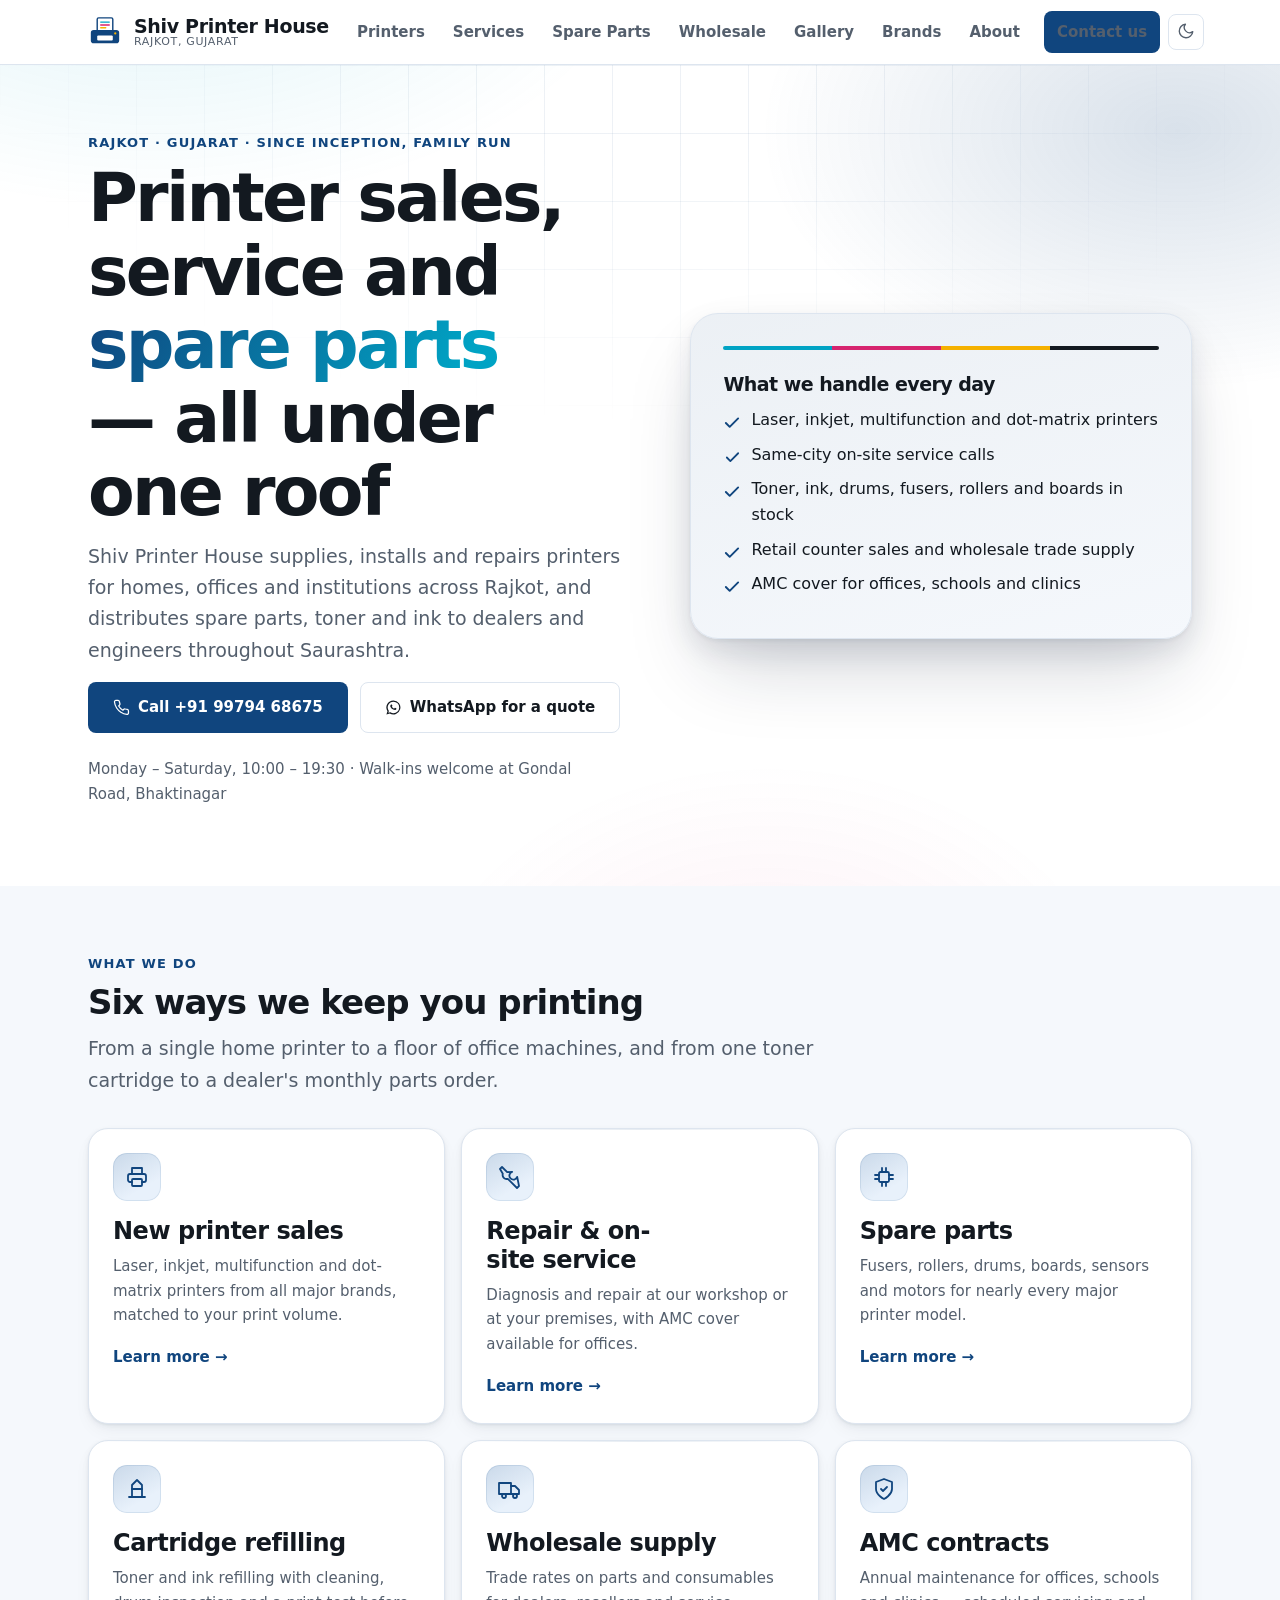
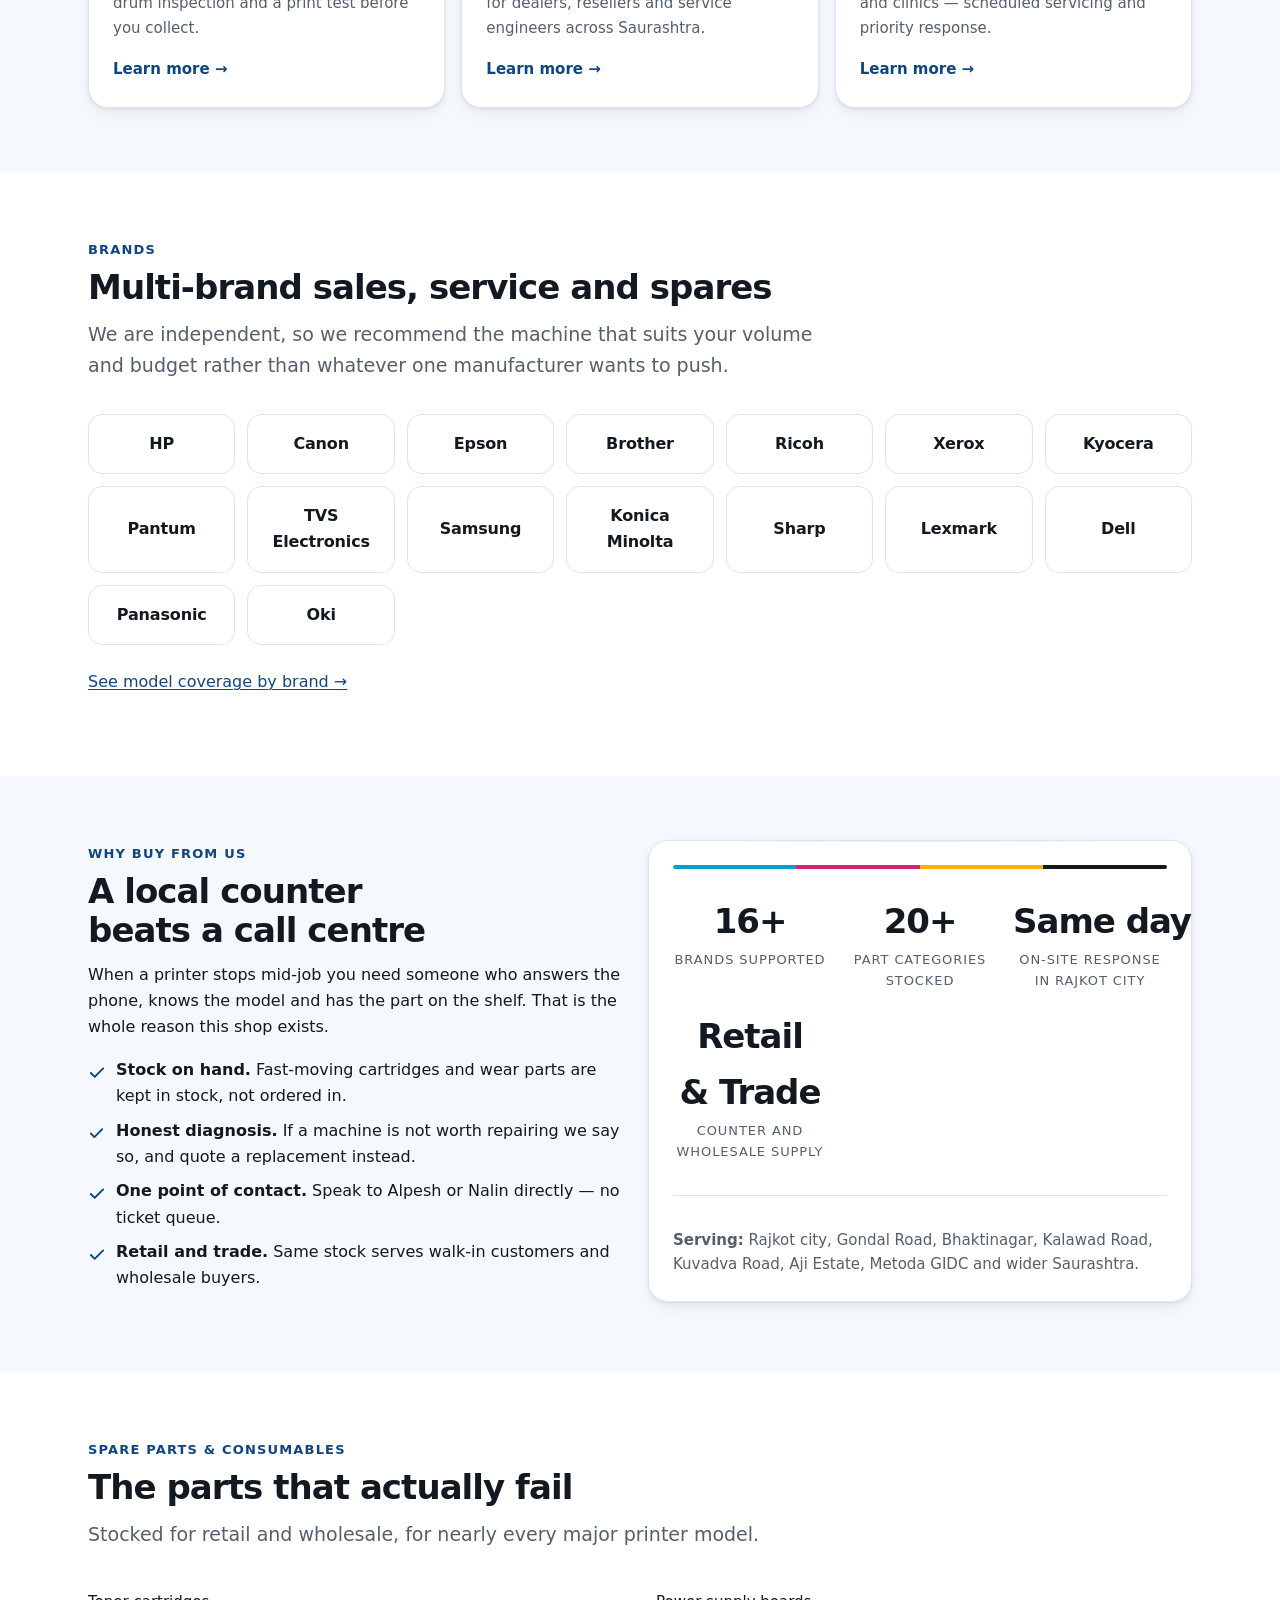
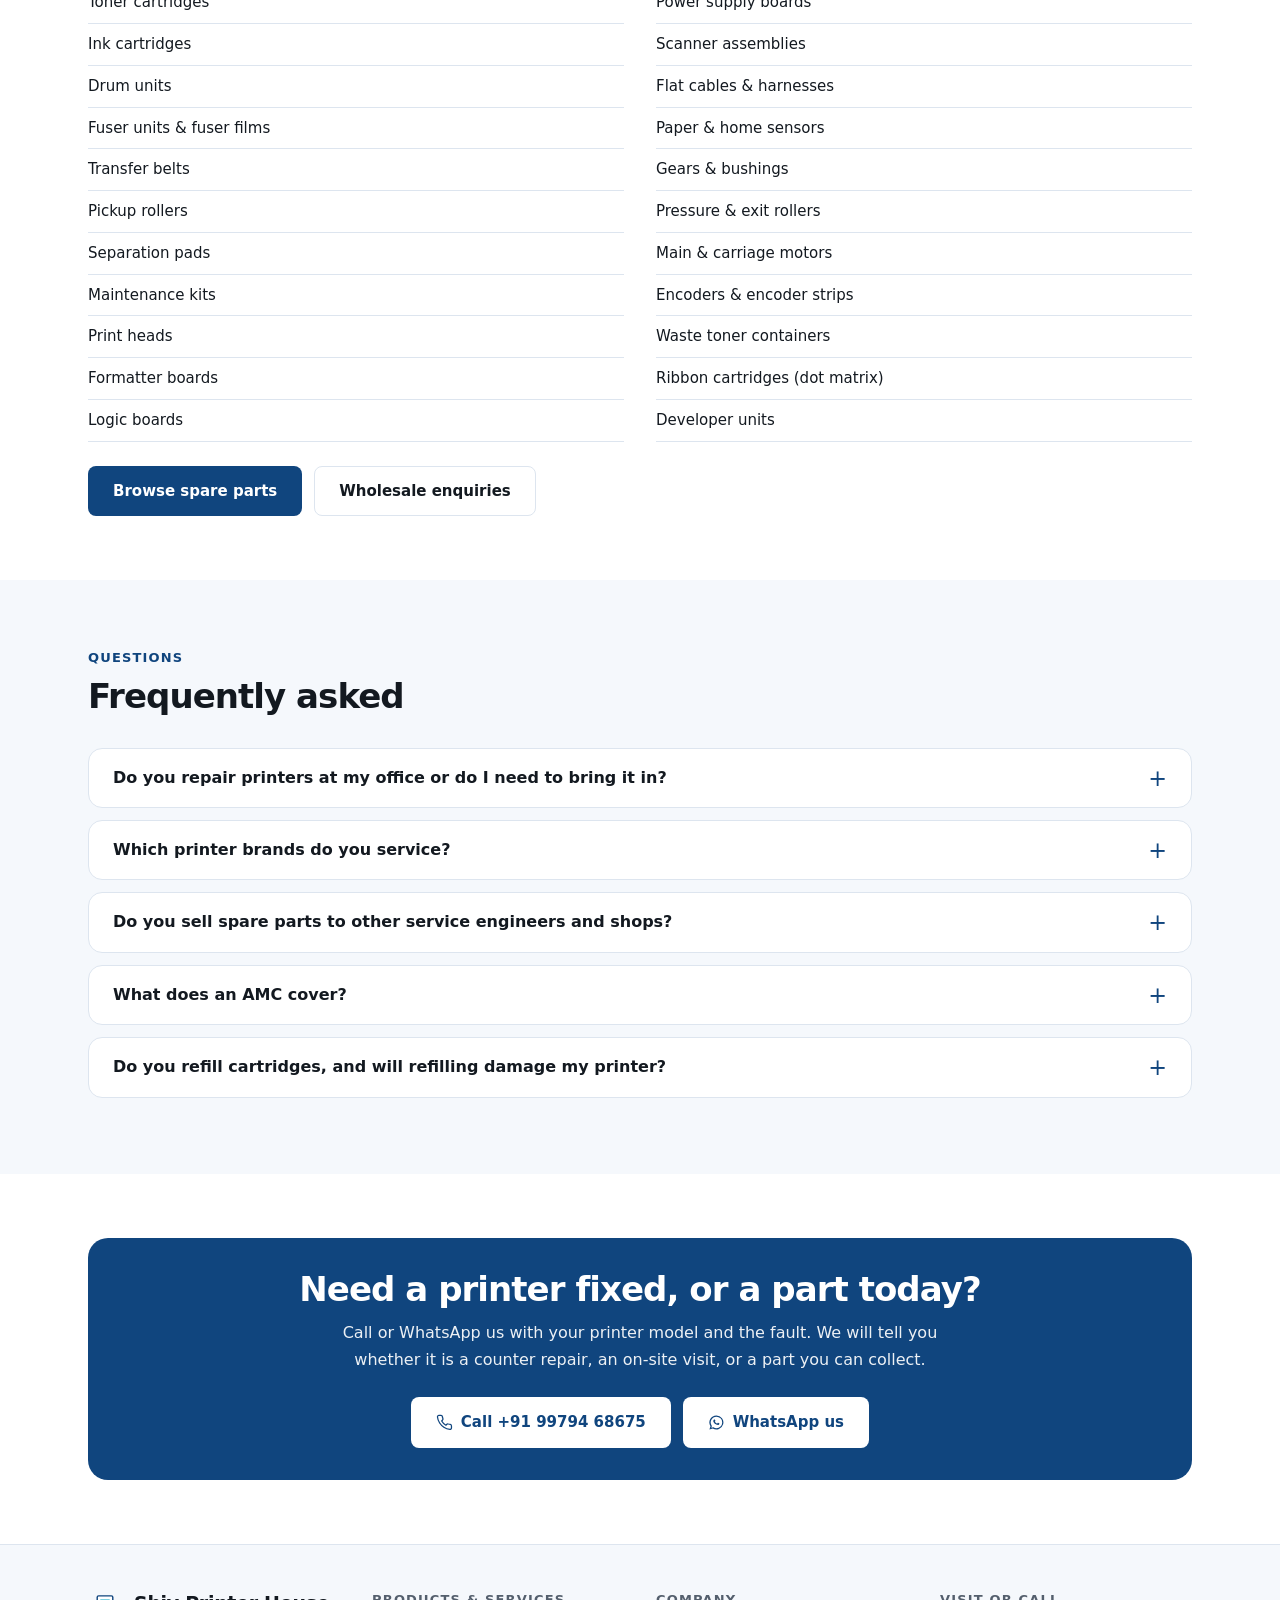
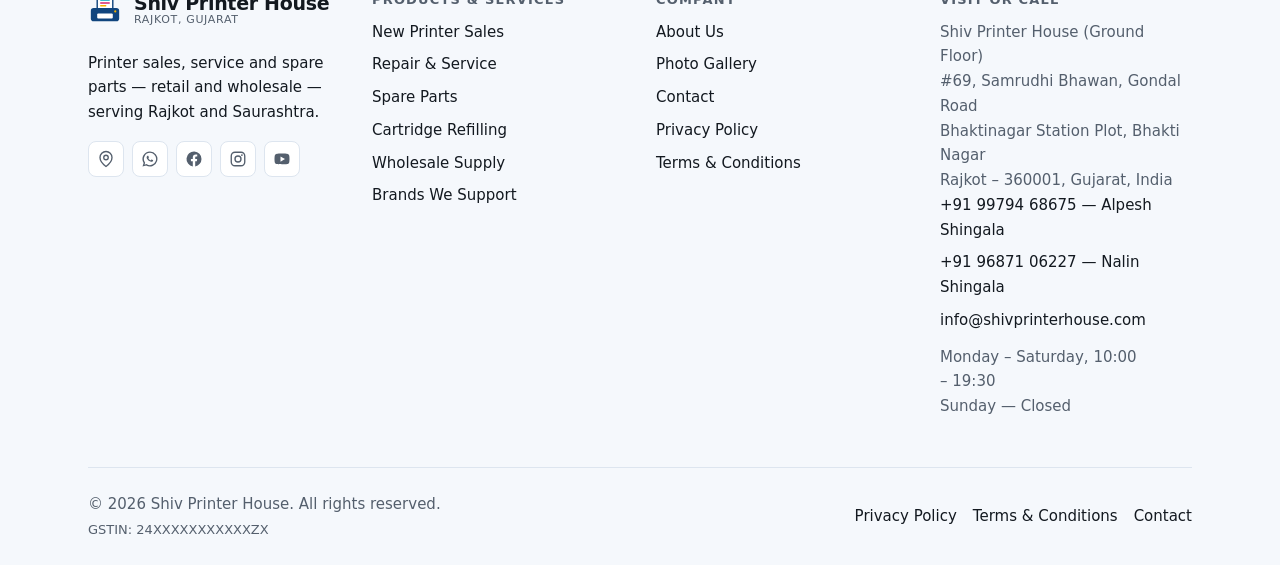
==== commit 06d1ab16: "Modernise the visual design and add an auto-publishing photo gallery Content and information archite" ====
--- a/index.html
+++ b/index.html
@@ -5,7 +5,7 @@
 <meta name="viewport" content="width=device-width, initial-scale=1">
 <title>Shiv Printer House | Printer Sales, Service &amp; Spares, Rajkot</title>
 <meta name="description" content="Printer sales, repair and service in Rajkot. Retail and wholesale printer spare parts, toner and ink for HP, Canon, Epson, Brother, Ricoh and more.">
-<link rel="canonical" href="https://www.shivprinterhouse.com/">
+<link rel="canonical" href="https://shivprinterhouse.com/">
 <meta name="robots" content="index, follow, max-image-preview:large, max-snippet:-1">
 <meta name="theme-color" content="#10457e" media="(prefers-color-scheme: light)">
 <meta name="theme-color" content="#0f1319" media="(prefers-color-scheme: dark)">
@@ -17,8 +17,8 @@
 <meta property="og:locale" content="en_IN">
 <meta property="og:title" content="Shiv Printer House &mdash; Printer Sales, Service &amp; Spare Parts, Rajkot">
 <meta property="og:description" content="Printer sales, repair and service in Rajkot. Retail and wholesale printer spare parts, toner and ink for HP, Canon, Epson, Brother, Ricoh and more.">
-<meta property="og:url" content="https://www.shivprinterhouse.com/">
-<meta property="og:image" content="https://www.shivprinterhouse.com/assets/images/og-image.jpg">
+<meta property="og:url" content="https://shivprinterhouse.com/">
+<meta property="og:image" content="https://shivprinterhouse.com/assets/images/og-image.jpg">
 <meta property="og:image:width" content="1200">
 <meta property="og:image:height" content="630">
 <meta property="og:image:type" content="image/jpeg">
@@ -26,7 +26,7 @@
 <meta name="twitter:card" content="summary_large_image">
 <meta name="twitter:title" content="Shiv Printer House &mdash; Printer Sales, Service &amp; Spare Parts, Rajkot">
 <meta name="twitter:description" content="Printer sales, repair and service in Rajkot. Retail and wholesale printer spare parts, toner and ink for HP, Canon, Epson, Brother, Ricoh and more.">
-<meta name="twitter:image" content="https://www.shivprinterhouse.com/assets/images/og-image.jpg">
+<meta name="twitter:image" content="https://shivprinterhouse.com/assets/images/og-image.jpg">
 <meta name="twitter:image:alt" content="Shiv Printer House, Rajkot &ndash; printer sales, service and spare parts">
 <link rel="icon" href="favicon.ico" sizes="32x32">
 <link rel="icon" href="assets/icons/favicon.svg" type="image/svg+xml">
@@ -40,13 +40,13 @@
   "@graph": [
   {
     "@type": "LocalBusiness",
-    "@id": "https://www.shivprinterhouse.com/#business",
+    "@id": "https://shivprinterhouse.com/#business",
     "additionalType": "https://schema.org/ComputerStore",
     "name": "Shiv Printer House",
     "description": "Printer sales, repair and service, and retail plus wholesale supply of printer spare parts, toner and ink cartridges in Rajkot, Gujarat.",
-    "url": "https://www.shivprinterhouse.com/",
-    "logo": "https://www.shivprinterhouse.com/assets/icons/icon-512.png",
-    "image": "https://www.shivprinterhouse.com/assets/images/og-image.jpg",
+    "url": "https://shivprinterhouse.com/",
+    "logo": "https://shivprinterhouse.com/assets/icons/icon-512.png",
+    "image": "https://shivprinterhouse.com/assets/images/og-image.jpg",
     "telephone": ["+919979468675", "+919687106227"],
     "email": "info@shivprinterhouse.com",
     "currenciesAccepted": "INR",
@@ -97,12 +97,12 @@
   },
   {
     "@type": "Organization",
-    "@id": "https://www.shivprinterhouse.com/#organization",
+    "@id": "https://shivprinterhouse.com/#organization",
     "name": "Shiv Printer House",
-    "url": "https://www.shivprinterhouse.com/",
+    "url": "https://shivprinterhouse.com/",
     "logo": {
       "@type": "ImageObject",
-      "url": "https://www.shivprinterhouse.com/assets/icons/icon-512.png",
+      "url": "https://shivprinterhouse.com/assets/icons/icon-512.png",
       "width": 512,
       "height": 512
     },
@@ -118,10 +118,10 @@
   },
   {
     "@type": "WebSite",
-    "@id": "https://www.shivprinterhouse.com/#website",
-    "url": "https://www.shivprinterhouse.com/",
+    "@id": "https://shivprinterhouse.com/#website",
+    "url": "https://shivprinterhouse.com/",
     "name": "Shiv Printer House",
-    "publisher": { "@id": "https://www.shivprinterhouse.com/#organization" },
+    "publisher": { "@id": "https://shivprinterhouse.com/#organization" },
     "inLanguage": "en-IN"
   },
   {
@@ -156,6 +156,7 @@
           <li><a href="services/">Services</a></li>
           <li><a href="products/">Spare Parts</a></li>
           <li><a href="wholesale/">Wholesale</a></li>
+          <li><a href="gallery/">Gallery</a></li>
           <li><a href="brands/">Brands</a></li>
           <li><a href="about/">About</a></li>
           <li class="nav-cta"><a class="btn btn-sm" href="contact/">Contact us</a></li>
@@ -174,7 +175,7 @@
     <div class="container hero-grid">
       <div>
         <span class="eyebrow">Rajkot &middot; Gujarat &middot; Since inception, family run</span>
-        <h1>Printer sales, service and spare parts &mdash; all under one roof</h1>
+        <h1>Printer sales, service and <span class="accent">spare parts</span> &mdash; all under one roof</h1>
         <p class="lede">Shiv Printer House supplies, installs and repairs printers for homes, offices and
           institutions across Rajkot, and distributes spare parts, toner and ink to dealers and
           engineers throughout Saurashtra.</p>
@@ -334,6 +335,11 @@
       </div>
     </div>
   </section>
+
+<!-- HOMEGALLERY:START — generated by tools/build_gallery.py. Do not edit by hand. -->
+  <!-- Home gallery teaser appears here automatically once photos exist
+       in assets/images/gallery/originals/. See docs/GALLERY.md. -->
+<!-- HOMEGALLERY:END -->
 
   <section class="section-alt">
     <div class="container">
@@ -413,6 +419,7 @@
           <h2>Company</h2>
           <ul>
             <li><a href="about/">About Us</a></li>
+            <li><a href="gallery/">Photo Gallery</a></li>
             <li><a href="contact/">Contact</a></li>
             <li><a href="privacy/">Privacy Policy</a></li>
             <li><a href="terms/">Terms &amp; Conditions</a></li>
--- a/assets/css/style.css
+++ b/assets/css/style.css
@@ -23,8 +23,20 @@
   --text:         #131920;
   --text-muted:   #545f6d;
   --border:       #dde5ef;
-  --shadow:       0 1px 2px rgb(16 33 56 / 6%), 0 4px 12px rgb(16 33 56 / 6%);
-  --shadow-lg:    0 2px 4px rgb(16 33 56 / 6%), 0 12px 32px rgb(16 33 56 / 10%);
+  /* Layered shadows — several soft steps read as real depth where one hard
+     shadow reads as a 2010-era box. */
+  --shadow-sm:    0 1px 2px rgb(16 33 56 / 5%);
+  --shadow:       0 1px 2px rgb(16 33 56 / 5%), 0 2px 6px rgb(16 33 56 / 5%),
+                  0 8px 20px -6px rgb(16 33 56 / 8%);
+  --shadow-lg:    0 1px 2px rgb(16 33 56 / 5%), 0 4px 12px rgb(16 33 56 / 6%),
+                  0 18px 44px -10px rgb(16 33 56 / 14%);
+  --shadow-xl:    0 2px 4px rgb(16 33 56 / 6%), 0 12px 28px rgb(16 33 56 / 10%),
+                  0 40px 80px -20px rgb(16 33 56 / 22%);
+  /* Brand-tinted glow for elements that should feel lit rather than dropped */
+  --glow:         0 10px 30px -8px rgb(16 69 126 / 32%);
+
+  --surface-3:    #dfe8f4;
+  --ring:         rgb(16 69 126 / 10%);
 
   /* Feedback */
   --success:      #0d7a4f;
@@ -42,8 +54,16 @@
   --fs-base: 1rem;
   --fs-lg:   clamp(1.0625rem, 0.4vw + 0.97rem, 1.1875rem);
   --fs-xl:   clamp(1.25rem, 0.6vw + 1.1rem, 1.5rem);
-  --fs-2xl:  clamp(1.5rem, 1.2vw + 1.2rem, 2rem);
-  --fs-3xl:  clamp(1.875rem, 2.2vw + 1.35rem, 2.75rem);
+  --fs-2xl:  clamp(1.5rem, 1.2vw + 1.2rem, 2.125rem);
+  --fs-3xl:  clamp(2rem, 2.6vw + 1.4rem, 3rem);
+  --fs-4xl:  clamp(2.5rem, 5vw + 1rem, 4.25rem);   /* hero display only */
+
+  /* Motion. Every transition references these so the whole site shares a feel. */
+  --ease:      cubic-bezier(0.22, 0.61, 0.36, 1);
+  --ease-out:  cubic-bezier(0.16, 1, 0.3, 1);
+  --dur-fast:  120ms;
+  --dur:       220ms;
+  --dur-slow:  520ms;
 
   /* Spacing scale */
   --sp-1: 0.25rem;
@@ -57,9 +77,10 @@
   --sp-9: 6rem;
 
   /* Radii + layout */
-  --r-sm: 6px;
-  --r:    10px;
-  --r-lg: 16px;
+  --r-sm: 8px;
+  --r:    14px;
+  --r-lg: 20px;
+  --r-xl: 28px;
   --r-pill: 999px;
   --container: 72rem;
   --header-h: 4rem;
@@ -78,8 +99,16 @@
     --text:       #e7edf5;
     --text-muted: #9aa7b8;
     --border:     #27303c;
-    --shadow:     0 1px 2px rgb(0 0 0 / 40%), 0 4px 12px rgb(0 0 0 / 30%);
-    --shadow-lg:  0 2px 4px rgb(0 0 0 / 40%), 0 12px 32px rgb(0 0 0 / 45%);
+    --surface-3:  #27313f;
+    --ring:       rgb(255 255 255 / 8%);
+    --shadow-sm:  0 1px 2px rgb(0 0 0 / 40%);
+    --shadow:     0 1px 2px rgb(0 0 0 / 40%), 0 2px 6px rgb(0 0 0 / 30%),
+                  0 8px 20px -6px rgb(0 0 0 / 40%);
+    --shadow-lg:  0 1px 2px rgb(0 0 0 / 45%), 0 4px 12px rgb(0 0 0 / 35%),
+                  0 18px 44px -10px rgb(0 0 0 / 55%);
+    --shadow-xl:  0 2px 4px rgb(0 0 0 / 50%), 0 12px 28px rgb(0 0 0 / 45%),
+                  0 40px 80px -20px rgb(0 0 0 / 65%);
+    --glow:       0 10px 30px -8px rgb(106 169 233 / 26%);
     --success:    #4ade9f;
     --success-bg: #10291f;
   }
@@ -95,8 +124,16 @@
   --text:       #e7edf5;
   --text-muted: #9aa7b8;
   --border:     #27303c;
-  --shadow:     0 1px 2px rgb(0 0 0 / 40%), 0 4px 12px rgb(0 0 0 / 30%);
-  --shadow-lg:  0 2px 4px rgb(0 0 0 / 40%), 0 12px 32px rgb(0 0 0 / 45%);
+  --surface-3:  #27313f;
+  --ring:       rgb(255 255 255 / 8%);
+  --shadow-sm:  0 1px 2px rgb(0 0 0 / 40%);
+  --shadow:     0 1px 2px rgb(0 0 0 / 40%), 0 2px 6px rgb(0 0 0 / 30%),
+                0 8px 20px -6px rgb(0 0 0 / 40%);
+  --shadow-lg:  0 1px 2px rgb(0 0 0 / 45%), 0 4px 12px rgb(0 0 0 / 35%),
+                0 18px 44px -10px rgb(0 0 0 / 55%);
+  --shadow-xl:  0 2px 4px rgb(0 0 0 / 50%), 0 12px 28px rgb(0 0 0 / 45%),
+                0 40px 80px -20px rgb(0 0 0 / 65%);
+  --glow:       0 10px 30px -8px rgb(106 169 233 / 26%);
   --success:    #4ade9f;
   --success-bg: #10291f;
 }
@@ -138,10 +175,10 @@
   text-wrap: balance;
 }
 
-h1 { font-size: var(--fs-3xl); }
-h2 { font-size: var(--fs-2xl); }
-h3 { font-size: var(--fs-xl); }
-h4 { font-size: var(--fs-lg); }
+h1 { font-size: var(--fs-3xl); letter-spacing: -0.032em; line-height: 1.08; }
+h2 { font-size: var(--fs-2xl); letter-spacing: -0.028em; line-height: 1.14; }
+h3 { font-size: var(--fs-xl);  letter-spacing: -0.02em; }
+h4 { font-size: var(--fs-lg);  letter-spacing: -0.015em; }
 
 p, ul, ol, dl, table, figure, blockquote { margin: 0 0 var(--sp-4); }
 p { text-wrap: pretty; }
@@ -219,7 +256,9 @@
 .section-head p { color: var(--text-muted); font-size: var(--fs-lg); margin-bottom: 0; }
 
 .eyebrow {
-  display: block;
+  display: inline-flex;
+  align-items: center;
+  gap: var(--sp-2);
   font-size: var(--fs-xs);
   font-weight: 700;
   letter-spacing: 0.09em;
@@ -447,9 +486,11 @@
   font-weight: 600;
   text-decoration: none;
   cursor: pointer;
-  transition: background-color 0.15s ease, transform 0.1s ease;
-}
-.btn:hover { background: var(--brand-hover); color: #fff; }
+  transition: background-color var(--dur) var(--ease),
+              transform var(--dur-fast) var(--ease),
+              box-shadow var(--dur) var(--ease);
+}
+.btn:hover { background: var(--brand-hover); color: #fff; box-shadow: var(--glow); }
 .btn:active { transform: translateY(1px); }
 .btn svg { width: 1.125em; height: 1.125em; flex-shrink: 0; }
 
@@ -481,29 +522,55 @@
 /* --- 6. Cards + content blocks ---------------------------------------- */
 
 .card {
+  position: relative;
   background: var(--bg);
   border: 1px solid var(--border);
-  border-radius: var(--r);
+  border-radius: var(--r-lg);
   padding: var(--sp-5);
   box-shadow: var(--shadow);
+  transition: box-shadow var(--dur) var(--ease),
+              transform var(--dur) var(--ease),
+              border-color var(--dur) var(--ease);
+}
+/* Very slight top highlight, as if lit from above */
+.card::before {
+  content: "";
+  position: absolute;
+  inset: 0 0 auto;
+  height: 1px;
+  border-radius: var(--r-lg) var(--r-lg) 0 0;
+  background: linear-gradient(90deg, transparent, var(--ring), transparent);
+  pointer-events: none;
 }
 .card > :last-child { margin-bottom: 0; }
 .card h3 { margin-bottom: var(--sp-2); }
 .card p { color: var(--text-muted); font-size: var(--fs-sm); }
 
-a.card { text-decoration: none; color: inherit; display: block; transition: box-shadow .15s, border-color .15s, transform .15s; }
-a.card:hover { box-shadow: var(--shadow-lg); border-color: var(--brand); transform: translateY(-2px); color: inherit; }
+a.card { text-decoration: none; color: inherit; display: block; }
+a.card:hover {
+  box-shadow: var(--shadow-lg), var(--glow);
+  border-color: color-mix(in srgb, var(--brand) 45%, var(--border));
+  transform: translateY(-4px);
+  color: inherit;
+}
+a.card .more { transition: gap var(--dur) var(--ease); display: inline-flex; gap: .35em; }
+a.card:hover .more { gap: .7em; }
 a.card .more { color: var(--brand); font-weight: 600; font-size: var(--fs-sm); }
 
 .card-icon {
   display: grid;
   place-items: center;
-  width: 2.75rem; height: 2.75rem;
+  width: 3rem; height: 3rem;
   margin-bottom: var(--sp-4);
-  border-radius: var(--r-sm);
-  background: var(--brand-ink);
+  border-radius: var(--r);
+  background:
+    linear-gradient(150deg, color-mix(in srgb, var(--brand) 14%, transparent), transparent 70%),
+    var(--brand-ink);
+  box-shadow: inset 0 0 0 1px var(--ring);
   color: var(--brand);
-}
+  transition: transform var(--dur) var(--ease);
+}
+a.card:hover .card-icon { transform: scale(1.06) rotate(-2deg); }
 .card-icon svg { width: 1.5rem; height: 1.5rem; }
 
 /* CMYK top rule — small nod to print, purely decorative */
@@ -518,10 +585,36 @@
 /* --- 7. Hero ----------------------------------------------------------- */
 
 .hero {
-  padding-block: var(--sp-7) var(--sp-7);
+  position: relative;
+  isolation: isolate;
+  overflow: hidden;
+  padding-block: var(--sp-8) var(--sp-8);
   background:
-    radial-gradient(60rem 30rem at 15% -10%, var(--brand-ink), transparent 70%),
+    radial-gradient(48rem 28rem at 12% -18%, color-mix(in srgb, var(--cyan) 13%, transparent), transparent 65%),
+    radial-gradient(42rem 26rem at 92% 8%, color-mix(in srgb, var(--brand) 16%, transparent), transparent 62%),
+    radial-gradient(38rem 30rem at 60% 120%, color-mix(in srgb, var(--magenta) 8%, transparent), transparent 60%),
     var(--bg);
+}
+/* Faint engineering grid, drawn in CSS so it costs no request */
+.hero::before {
+  content: "";
+  position: absolute;
+  inset: 0;
+  z-index: -1;
+  background-image:
+    linear-gradient(to right, var(--ring) 1px, transparent 1px),
+    linear-gradient(to bottom, var(--ring) 1px, transparent 1px);
+  background-size: 68px 68px;
+  mask-image: radial-gradient(70% 60% at 50% 0%, #000 20%, transparent 75%);
+  opacity: .7;
+}
+.hero h1 { font-size: var(--fs-4xl); letter-spacing: -0.04em; }
+/* Gradient text on the emphasised span of the headline */
+.hero h1 .accent {
+  background: linear-gradient(120deg, var(--brand), var(--cyan) 90%);
+  -webkit-background-clip: text;
+          background-clip: text;
+  color: transparent;
 }
 @media (min-width: 48em) { .hero { padding-block: var(--sp-8) var(--sp-8); } }
 
@@ -541,11 +634,13 @@
 }
 
 .hero-figure {
-  background: var(--surface);
-  border: 1px solid var(--border);
-  border-radius: var(--r-lg);
-  padding: var(--sp-5);
-  box-shadow: var(--shadow-lg);
+  position: relative;
+  background:
+    linear-gradient(165deg, color-mix(in srgb, var(--bg) 92%, var(--brand)), var(--surface));
+  border: 1px solid var(--border);
+  border-radius: var(--r-xl);
+  padding: var(--sp-6);
+  box-shadow: var(--shadow-xl);
 }
 
 /* --- 8. Lists ---------------------------------------------------------- */
@@ -870,6 +965,253 @@
 .social a:hover { color: var(--brand); border-color: var(--brand); }
 .social svg { width: 1.125rem; height: 1.125rem; }
 
+/* --- 17b. Scroll reveal ------------------------------------------------
+   Elements marked [data-reveal] start slightly offset and fade in when
+   scrolled into view. site.js adds .is-in via IntersectionObserver.
+
+   Three safety properties matter here, because the worst outcome of a reveal
+   animation is content that never appears:
+   - The hidden state is scoped to .reveal-ready, which site.js sets ONLY once it
+     has confirmed IntersectionObserver support and that motion is allowed. No
+     JavaScript, no observer, or reduced motion => content is simply visible.
+   - site.js also runs a failsafe timer that reveals everything after 2s, so a
+     silent observer failure cannot leave the page blank.
+   - Under prefers-reduced-motion the offset is dropped entirely rather than
+     merely shortened, so nothing slides.
+   --------------------------------------------------------------------- */
+
+@media (prefers-reduced-motion: no-preference) {
+  .reveal-ready [data-reveal] {
+    opacity: 0;
+    transform: translateY(18px);
+    transition: opacity var(--dur-slow) var(--ease-out),
+                transform var(--dur-slow) var(--ease-out);
+  }
+  .reveal-ready [data-reveal].is-in { opacity: 1; transform: none; }
+  /* Stagger children of a revealed group */
+  .reveal-ready [data-reveal] > * { transition: inherit; }
+  .reveal-ready [data-reveal-stagger] > * {
+    opacity: 0;
+    transform: translateY(14px);
+    transition: opacity var(--dur-slow) var(--ease-out),
+                transform var(--dur-slow) var(--ease-out);
+  }
+  .reveal-ready [data-reveal-stagger].is-in > * { opacity: 1; transform: none; }
+  .reveal-ready [data-reveal-stagger].is-in > :nth-child(2) { transition-delay: 60ms; }
+  .reveal-ready [data-reveal-stagger].is-in > :nth-child(3) { transition-delay: 120ms; }
+  .reveal-ready [data-reveal-stagger].is-in > :nth-child(4) { transition-delay: 180ms; }
+  .reveal-ready [data-reveal-stagger].is-in > :nth-child(5) { transition-delay: 240ms; }
+  .reveal-ready [data-reveal-stagger].is-in > :nth-child(6) { transition-delay: 300ms; }
+}
+
+/* --- 17c. Bento / asymmetric sections ---------------------------------
+   Breaks the monotony of identical card rows. Cells opt into spans.
+   --------------------------------------------------------------------- */
+
+.bento {
+  display: grid;
+  gap: var(--sp-4);
+  grid-template-columns: 1fr;
+}
+@media (min-width: 40em)  { .bento { grid-template-columns: repeat(2, 1fr); } }
+@media (min-width: 64em)  { .bento { grid-template-columns: repeat(6, 1fr); } }
+
+/* Spans only apply on the 6-column layout */
+@media (min-width: 64em) {
+  .bento > .col-2 { grid-column: span 2; }
+  .bento > .col-3 { grid-column: span 3; }
+  .bento > .col-4 { grid-column: span 4; }
+  .bento > .col-6 { grid-column: span 6; }
+  .bento > .row-2 { grid-row: span 2; }
+}
+
+/* A cell that is mostly a photo */
+.bento-media {
+  position: relative;
+  overflow: hidden;
+  border-radius: var(--r-lg);
+  border: 1px solid var(--border);
+  box-shadow: var(--shadow);
+  min-height: 12rem;
+  display: grid;
+}
+.bento-media > img {
+  grid-area: 1 / 1;
+  width: 100%; height: 100%;
+  object-fit: cover;
+  transition: transform var(--dur-slow) var(--ease-out);
+}
+.bento-media:hover > img { transform: scale(1.04); }
+.bento-media > figcaption {
+  grid-area: 1 / 1;
+  align-self: end;
+  padding: var(--sp-5) var(--sp-4) var(--sp-4);
+  color: #fff;
+  font-size: var(--fs-sm);
+  font-weight: 600;
+  background: linear-gradient(to top, rgb(8 14 22 / 82%), rgb(8 14 22 / 0%));
+}
+
+/* --- 17d. Photo frames + gallery -------------------------------------
+   .frame is the reusable photo container: fixed aspect ratio so images
+   never cause layout shift, and a labelled empty state so the design still
+   reads as intentional before real photos exist.
+   --------------------------------------------------------------------- */
+
+.frame {
+  position: relative;
+  overflow: hidden;
+  border-radius: var(--r-lg);
+  border: 1px solid var(--border);
+  background: var(--surface-2);
+  aspect-ratio: var(--ar, 4 / 3);
+}
+.frame > img {
+  width: 100%; height: 100%;
+  object-fit: cover;
+  transition: transform var(--dur-slow) var(--ease-out);
+}
+.frame.ar-square   { --ar: 1 / 1; }
+.frame.ar-portrait { --ar: 3 / 4; }
+.frame.ar-wide     { --ar: 16 / 9; }
+
+/* Empty-state placeholder: diagonal hatch + label, clearly deliberate */
+.frame-empty {
+  position: absolute;
+  inset: 0;
+  display: grid;
+  place-content: center;
+  justify-items: center;
+  gap: var(--sp-2);
+  padding: var(--sp-4);
+  text-align: center;
+  color: var(--text-muted);
+  font-size: var(--fs-xs);
+  background:
+    repeating-linear-gradient(45deg, transparent 0 10px, var(--ring) 10px 20px),
+    var(--surface-2);
+}
+.frame-empty svg { width: 1.75rem; height: 1.75rem; opacity: .55; }
+
+.gallery {
+  display: grid;
+  gap: var(--sp-3);
+  grid-template-columns: repeat(auto-fill, minmax(min(15rem, 100%), 1fr));
+}
+.gallery > figure { margin: 0; }
+
+/* Each gallery item is a link to the full-size image, so it works with no JS */
+.gallery a {
+  display: block;
+  position: relative;
+  overflow: hidden;
+  border-radius: var(--r);
+  border: 1px solid var(--border);
+  background: var(--surface-2);
+  aspect-ratio: 4 / 3;
+  box-shadow: var(--shadow-sm);
+  transition: box-shadow var(--dur) var(--ease), transform var(--dur) var(--ease);
+}
+.gallery a:hover { box-shadow: var(--shadow-lg); transform: translateY(-3px); }
+.gallery img { width: 100%; height: 100%; object-fit: cover; transition: transform var(--dur-slow) var(--ease-out); }
+.gallery a:hover img { transform: scale(1.05); }
+.gallery figcaption {
+  font-size: var(--fs-xs);
+  color: var(--text-muted);
+  padding-top: var(--sp-2);
+}
+/* Zoom affordance */
+.gallery a::after {
+  content: "";
+  position: absolute;
+  inset: auto var(--sp-2) var(--sp-2) auto;
+  width: 1.75rem; height: 1.75rem;
+  border-radius: var(--r-sm);
+  background: rgb(8 14 22 / 55%) var(--icon-zoom) center / 1rem no-repeat;
+  opacity: 0;
+  transition: opacity var(--dur) var(--ease);
+}
+.gallery a:hover::after, .gallery a:focus-visible::after { opacity: 1; }
+
+:root {
+  --icon-zoom: url('data:image/svg+xml;utf8,<svg xmlns="http://www.w3.org/2000/svg" viewBox="0 0 24 24" fill="none" stroke="white" stroke-width="2.2" stroke-linecap="round"><circle cx="11" cy="11" r="7"/><path d="M20 20l-4.2-4.2M11 8v6M8 11h6"/></svg>');
+}
+
+/* Gallery groups are <section> elements, which would otherwise inherit the
+   global section padding-block and leave huge gaps between groups. */
+.gallery-group { padding-block: 0; }
+.gallery-group + .gallery-group { margin-top: var(--sp-6); }
+.gallery-group h2 { margin-bottom: var(--sp-4); font-size: var(--fs-xl); }
+
+/* --- 17e. Lightbox ---------------------------------------------------
+   A native <dialog>, so focus trapping, Escape and the backdrop come from
+   the browser rather than from script. Without JavaScript the gallery links
+   simply open the image directly.
+   --------------------------------------------------------------------- */
+
+.lightbox {
+  width: min(96vw, 84rem);
+  max-width: none;
+  max-height: 94dvh;
+  padding: 0;
+  border: 0;
+  border-radius: var(--r-lg);
+  background: transparent;
+  overflow: visible;
+}
+.lightbox::backdrop { background: rgb(6 10 16 / 88%); backdrop-filter: blur(3px); }
+.lightbox-inner { display: grid; gap: var(--sp-3); justify-items: center; }
+.lightbox img {
+  max-width: 100%;
+  max-height: 82dvh;
+  width: auto; height: auto;
+  border-radius: var(--r);
+  background: var(--surface-2);
+  box-shadow: var(--shadow-xl);
+}
+.lightbox figcaption {
+  color: #e7edf5;
+  font-size: var(--fs-sm);
+  text-align: center;
+  text-shadow: 0 1px 2px rgb(0 0 0 / 60%);
+}
+.lightbox-bar {
+  position: absolute;
+  top: calc(-1 * var(--sp-6));
+  right: 0;
+  display: flex;
+  gap: var(--sp-2);
+}
+.lightbox button {
+  display: grid;
+  place-items: center;
+  width: 2.5rem; height: 2.5rem;
+  padding: 0;
+  border: 1px solid rgb(255 255 255 / 22%);
+  border-radius: var(--r-sm);
+  background: rgb(255 255 255 / 10%);
+  color: #fff;
+  font: inherit;
+  cursor: pointer;
+  transition: background-color var(--dur) var(--ease);
+}
+.lightbox button:hover { background: rgb(255 255 255 / 22%); }
+.lightbox button svg { width: 1.25rem; height: 1.25rem; }
+.lightbox-nav {
+  position: absolute;
+  inset: 50% 0 auto;
+  transform: translateY(-50%);
+  display: flex;
+  justify-content: space-between;
+  padding-inline: var(--sp-2);
+  pointer-events: none;
+}
+.lightbox-nav button { pointer-events: auto; }
+@media (max-width: 40em) {
+  .lightbox-bar { top: calc(-1 * var(--sp-5)); }
+  .lightbox-nav { inset: auto 0 calc(-1 * var(--sp-6)); transform: none; justify-content: center; gap: var(--sp-3); }
+}
+
 /* --- 18. Utilities -----------------------------------------------------
    Small single-purpose classes. These exist because the production CSP sets
    `style-src 'self'` with no unsafe-inline, so inline style="" attributes
